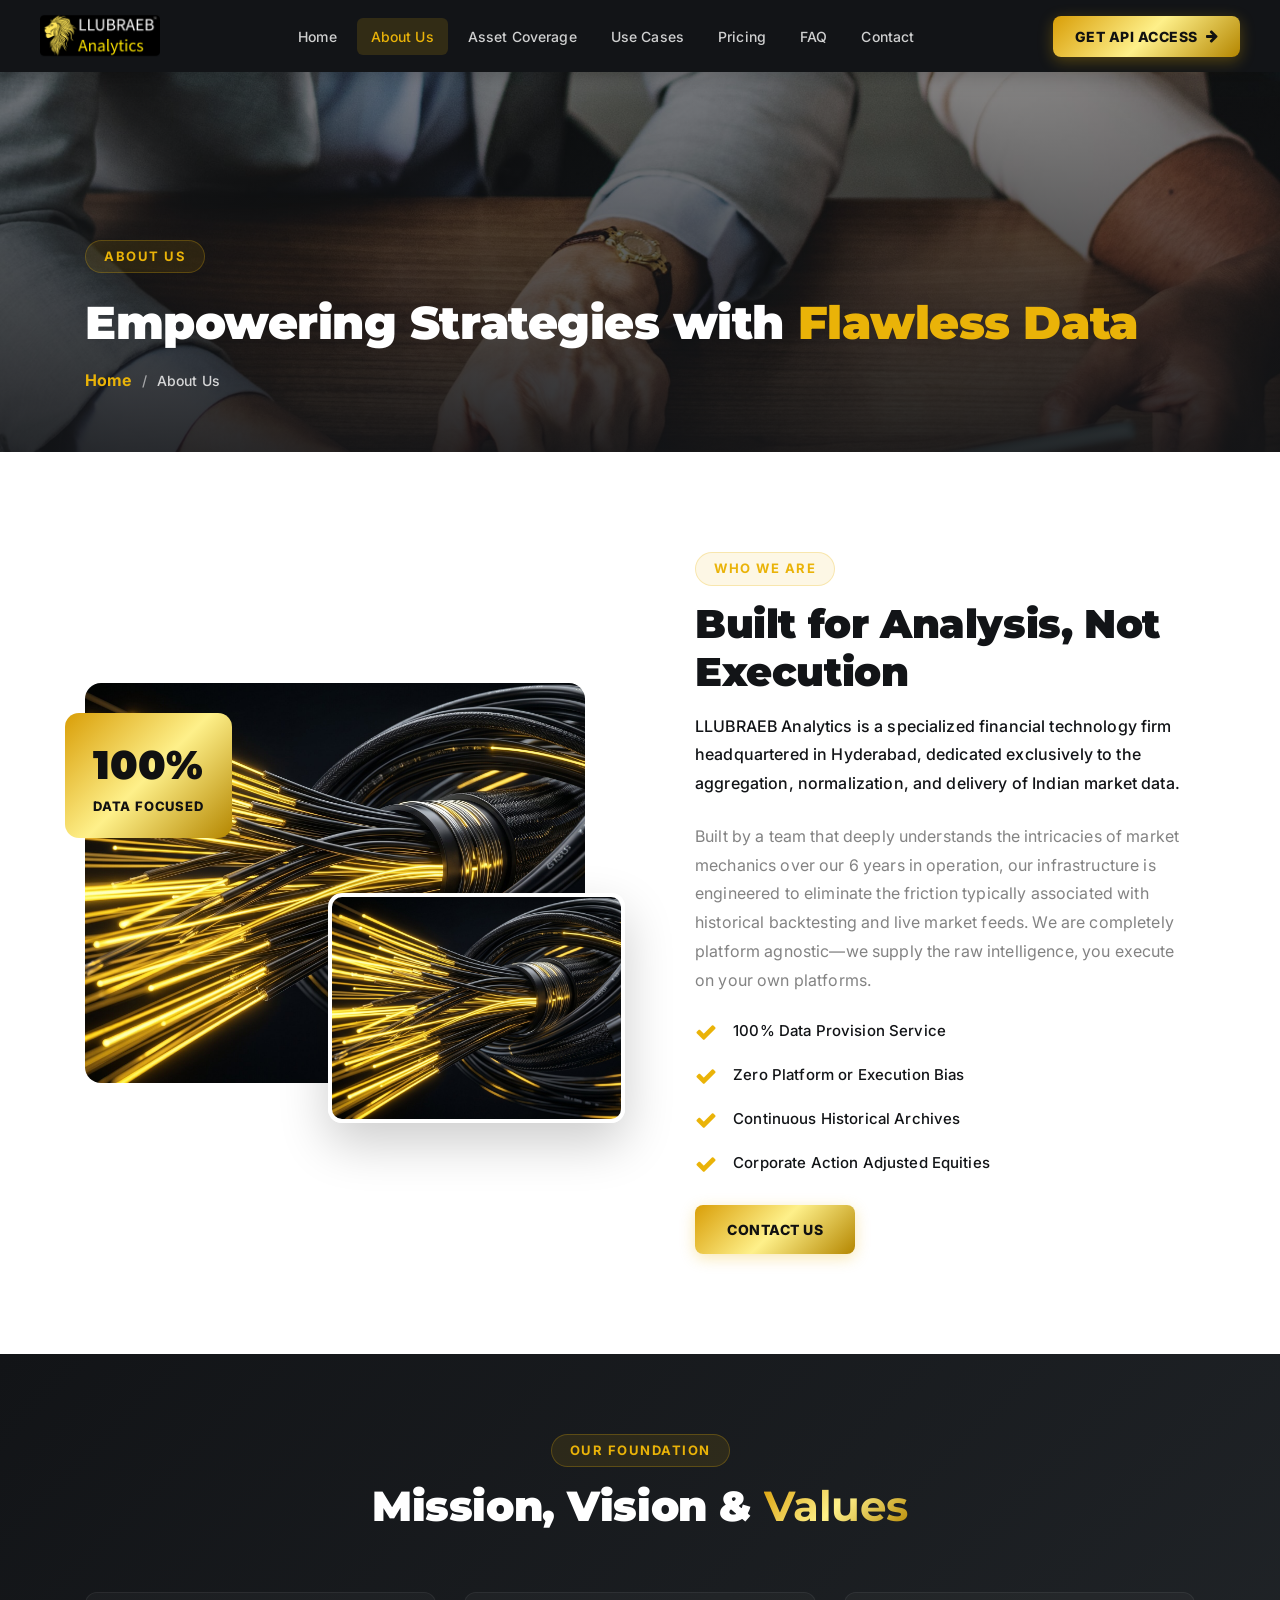
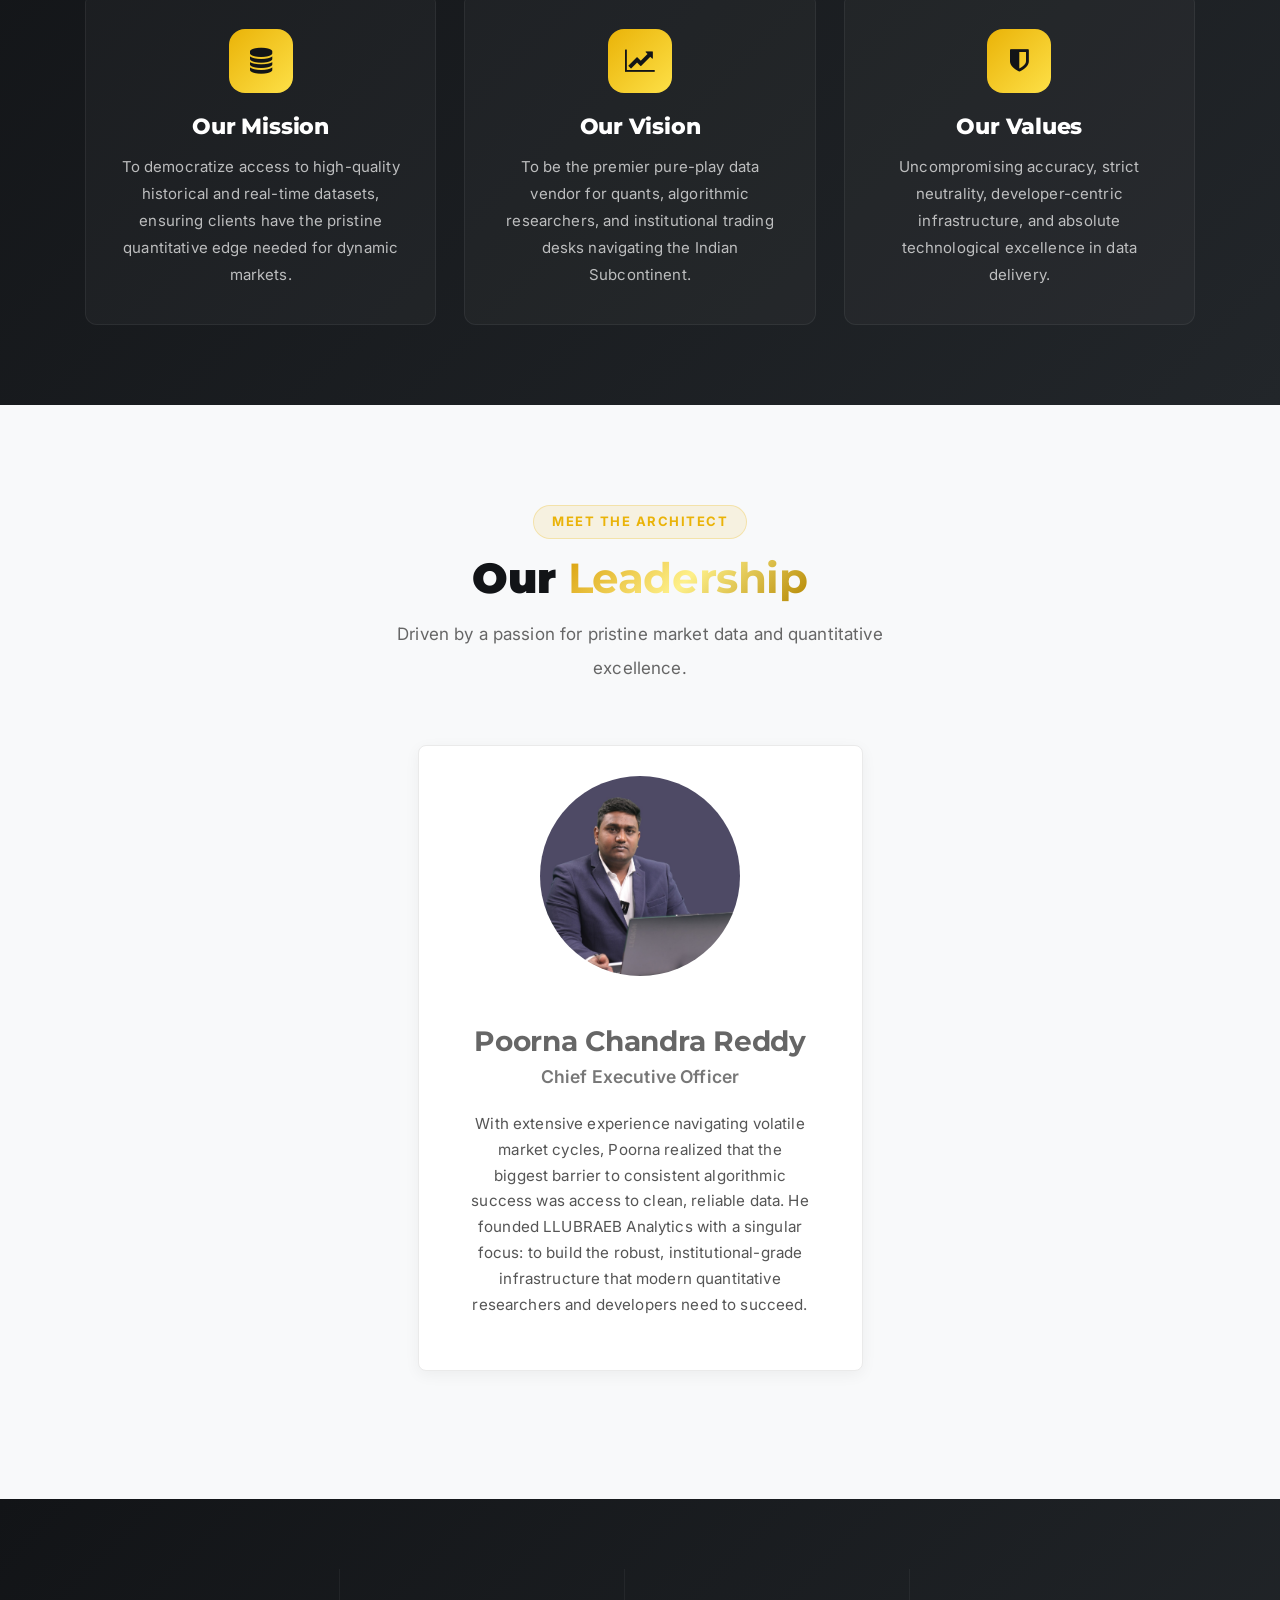
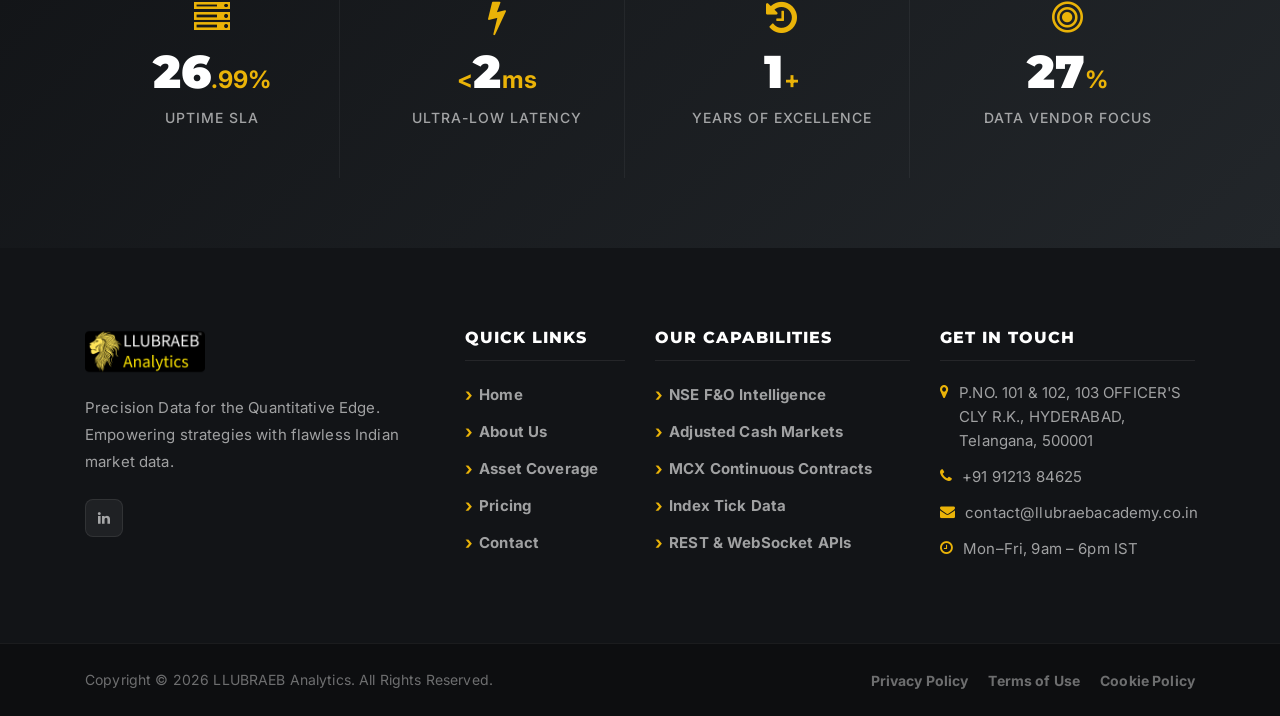
==== about.html @ 3b18da44 "Add files via upload" ====
<!DOCTYPE html>
<html lang="en">
<head>
    <meta charset="UTF-8">
    <meta name="description" content="Learn about LLUBRAEB Analytics — our infrastructure, mission, and commitment to pristine market data.">
    <meta http-equiv="X-UA-Compatible" content="IE=edge">
    <meta name="viewport" content="width=device-width, initial-scale=1, shrink-to-fit=no">
    <title>About Us — LLUBRAEB Analytics</title>

    <link rel="icon" type="image/png" href="img/core-img/logo.png">
    <link rel="stylesheet" href="style.css">
    <link rel="stylesheet" href="css/custom-override.css">
</head>
<body>
    <div class="preloader d-flex align-items-center justify-content-center">
        <div class="lds-ellipsis"><div></div><div></div><div></div><div></div></div>
    </div>
    
    <header class="ve-header" id="ve-sticky">
        <div class="container-fluid ve-nav-wrap">
            <div class="ve-logo">
                <a href="index.html" style="display: flex; align-items: center;">
                    <img src="img/core-img/logo.png" alt="LLUBRAEB Analytics Logo" style="height: 48px; width: auto;">
                </a>
            </div>
            <nav class="ve-nav">
                <ul>
                    <li><a href="index.html">Home</a></li>
                    <li><a href="about.html" class="active">About Us</a></li>
                    <li><a href="index.html#coverage">Asset Coverage</a></li>
                    <li><a href="index.html#use-cases">Use Cases</a></li>
                    <li><a href="index.html#pricing">Pricing</a></li>
                    <li><a href="index.html#faq">FAQ</a></li>
                    <li><a href="contact.html">Contact</a></li>
                </ul>
            </nav>
            <div class="ve-nav-cta"><a href="contact.html" class="ve-cta-btn">Get API Access <i class="fa fa-arrow-right"></i></a></div>
            <button class="ve-toggler" id="ve-toggle"><span></span><span></span><span></span></button>
        </div>
        <div class="ve-mobile-menu" id="ve-mobile-menu">
            <ul>
                <li><a href="index.html">Home</a></li>
                <li><a href="about.html" class="active">About Us</a></li>
                <li><a href="index.html#coverage">Asset Coverage</a></li>
                <li><a href="index.html#use-cases">Use Cases</a></li>
                <li><a href="index.html#pricing">Pricing</a></li>
                <li><a href="index.html#faq">FAQ</a></li>
                <li><a href="contact.html">Contact</a></li>
            </ul>
        </div>
    </header>

    <section class="ve-page-hero" style="background-image:url(img/bg-img/13.jpg);">
        <div class="ve-page-hero-overlay"></div>
        <div class="container ve-page-hero-content">
            <span class="ve-section-tag">About Us</span>
            <h1>Empowering Strategies with <span>Flawless Data</span></h1>
            <nav aria-label="breadcrumb">
                <ol class="ve-breadcrumb">
                    <li><a href="index.html">Home</a></li>
                    <li class="active">About Us</li>
                </ol>
            </nav>
        </div>
    </section>

    <section class="ve-section">
        <div class="container">
            <div class="row align-items-center">
                <div class="col-12 col-lg-6 wow fadeInLeft" data-wow-delay="100ms">
                    <div class="ve-about-img-stack">
                        <div class="ve-about-img-1 bg-img" style="background-image:url(img/bg-img/14.jpg);"></div>
                        <div class="ve-about-img-2 bg-img" style="background-image:url(img/bg-img/5.jpg);"></div>
                        <div class="ve-about-ribbon"><strong>100%</strong><span>Data Focused</span></div>
                    </div>
                </div>
                <div class="col-12 col-lg-6 wow fadeInRight" data-wow-delay="200ms">
                    <div class="ve-about-text">
                        <span class="ve-section-tag">Who We Are</span>
                        <h2>Built for Analysis, Not <span>Execution</span></h2>
                        <p class="ve-lead">LLUBRAEB Analytics is a specialized financial technology firm headquartered in Hyderabad, dedicated exclusively to the aggregation, normalization, and delivery of Indian market data.</p>
                        <p>Built by a team that deeply understands the intricacies of market mechanics over our 6 years in operation, our infrastructure is engineered to eliminate the friction typically associated with historical backtesting and live market feeds. We are completely platform agnostic—we supply the raw intelligence, you execute on your own platforms.</p>
                        <div class="ve-about-features">
                            <div class="ve-af-item"><i class="fa fa-check"></i><span>100% Data Provision Service</span></div>
                            <div class="ve-af-item"><i class="fa fa-check"></i><span>Zero Platform or Execution Bias</span></div>
                            <div class="ve-af-item"><i class="fa fa-check"></i><span>Continuous Historical Archives</span></div>
                            <div class="ve-af-item"><i class="fa fa-check"></i><span>Corporate Action Adjusted Equities</span></div>
                        </div>
                        <a href="contact.html" class="ve-btn-primary mt-30">Contact Us</a>
                    </div>
                </div>
            </div>
        </div>
    </section>

    <section class="ve-mvv-section">
        <div class="container">
            <div class="ve-section-header text-center">
                <span class="ve-section-tag">Our Foundation</span>
                <h2>Mission, Vision &amp; <span>Values</span></h2>
            </div>
            <div class="ve-mvv-grid">
                <div class="ve-mvv-card wow fadeInUp" data-wow-delay="100ms">
                    <div class="ve-mvv-icon"><i class="fa fa-database"></i></div>
                    <h4>Our Mission</h4>
                    <p>To democratize access to high-quality historical and real-time datasets, ensuring clients have the pristine quantitative edge needed for dynamic markets.</p>
                </div>
                <div class="ve-mvv-card wow fadeInUp" data-wow-delay="250ms">
                    <div class="ve-mvv-icon"><i class="fa fa-line-chart"></i></div>
                    <h4>Our Vision</h4>
                    <p>To be the premier pure-play data vendor for quants, algorithmic researchers, and institutional trading desks navigating the Indian Subcontinent.</p>
                </div>
                <div class="ve-mvv-card wow fadeInUp" data-wow-delay="400ms">
                    <div class="ve-mvv-icon"><i class="fa fa-shield"></i></div>
                    <h4>Our Values</h4>
                    <p>Uncompromising accuracy, strict neutrality, developer-centric infrastructure, and absolute technological excellence in data delivery.</p>
                </div>
            </div>
        </div>
    </section>

    <section class="ve-section ve-team-section bg-light">
        <div class="container">
            <div class="ve-section-header text-center">
                <span class="ve-section-tag">Meet the Architect</span>
                <h2>Our <span>Leadership</span></h2>
                <p>Driven by a passion for pristine market data and quantitative excellence.</p>
            </div>
            <div class="row justify-content-center">
                <div class="col-12 col-sm-10 col-lg-5 wow fadeInUp" data-wow-delay="100ms">
                    <div class="ve-team-card text-center" style="padding: 30px; background: #fff; border: 1px solid #eaeaea; border-radius: 8px; box-shadow: 0 4px 15px rgba(0,0,0,0.05);">
                        <div class="ve-team-img bg-img" style="background-image:url(img/bg-img/15.jpg); width: 200px; height: 200px; border-radius: 50%; margin: 0 auto 25px auto;"></div>
                        <div class="ve-team-info" style="margin-top: 0;">
                            <h3 style="color: var(--ve-primary); margin-bottom: 5px;">Poorna Chandra Reddy</h3>
                            <span style="display: block; font-weight: 600; color: #777; margin-bottom: 20px; font-size: 1.1rem;">Chief Executive Officer</span>
                            <p style="font-size: 0.95rem; color: #555; line-height: 1.7; margin-bottom: 0;">With extensive experience navigating volatile market cycles, Poorna realized that the biggest barrier to consistent algorithmic success was access to clean, reliable data. He founded LLUBRAEB Analytics with a singular focus: to build the robust, institutional-grade infrastructure that modern quantitative researchers and developers need to succeed.</p>
                        </div>
                    </div>
                </div>
            </div>
        </div>
    </section>

    <section class="ve-counter-section">
        <div class="container">
            <div class="ve-counter-grid">
                <div class="ve-counter-item wow fadeInUp" data-wow-delay="100ms"><i class="fa fa-server"></i><strong class="counter" data-count="99">0</strong><span>.99%</span><p>Uptime SLA</p></div>
                <div class="ve-counter-item wow fadeInUp" data-wow-delay="200ms"><i class="fa fa-bolt"></i><span>&lt;</span><strong class="counter" data-count="10">0</strong><span>ms</span><p>Ultra-Low Latency</p></div>
                <div class="ve-counter-item wow fadeInUp" data-wow-delay="300ms"><i class="fa fa-history"></i><strong class="counter" data-count="6">0</strong><span>+</span><p>Years of Excellence</p></div>
                <div class="ve-counter-item wow fadeInUp" data-wow-delay="400ms"><i class="fa fa-bullseye"></i><strong class="counter" data-count="100">0</strong><span>%</span><p>Data Vendor Focus</p></div>
            </div>
        </div>
    </section>

    <footer class="ve-footer">
        <div class="container">
            <div class="row">
                <div class="col-12 col-sm-6 col-lg-4 mb-50">
                    <div class="ve-footer-brand">
                        <a href="index.html" class="ve-footer-logo" style="display: flex; align-items: center; margin-bottom: 15px;">
                            <img src="img/core-img/logo.png" alt="LLUBRAEB Analytics Logo" style="height: 48px; width: auto;">
                        </a>
                        <p>Precision Data for the Quantitative Edge. Empowering strategies with flawless Indian market data.</p>
                        <div class="ve-social"><a href="https://www.linkedin.com/company/llubraeb-academy/"><i class="fa fa-linkedin"></i></a></div>
                    </div>
                </div>
                <div class="col-12 col-sm-6 col-lg-2 mb-50">
                    <h5 class="ve-footer-title">Quick Links</h5>
                    <ul class="ve-footer-links">
                        <li><a href="index.html">Home</a></li>
                        <li><a href="about.html">About Us</a></li>
                        <li><a href="index.html#coverage">Asset Coverage</a></li>
                        <li><a href="index.html#pricing">Pricing</a></li>
                        <li><a href="contact.html">Contact</a></li>
                    </ul>
                </div>
                <div class="col-12 col-sm-6 col-lg-3 mb-50">
                    <h5 class="ve-footer-title">Our Capabilities</h5>
                    <ul class="ve-footer-links">
                        <li><a href="services.html">NSE F&O Intelligence</a></li>
                        <li><a href="services.html">Adjusted Cash Markets</a></li>
                        <li><a href="services.html">MCX Continuous Contracts</a></li>
                        <li><a href="services.html">Index Tick Data</a></li>
                        <li><a href="services.html">REST & WebSocket APIs</a></li>
                    </ul>
                </div>
                <div class="col-12 col-sm-6 col-lg-3 mb-50">
                    <h5 class="ve-footer-title">Get In Touch</h5>
                    <ul class="ve-footer-contact">
                        <li><i class="fa fa-map-marker"></i> P.NO. 101 & 102, 103 OFFICER'S CLY R.K., HYDERABAD, Telangana, 500001</li>
                        <li><i class="fa fa-phone"></i> +91 91213 84625</li>
                        <li><i class="fa fa-envelope"></i> contact@llubraebacademy.co.in</li>
                        <li><i class="fa fa-clock-o"></i> Mon–Fri, 9am – 6pm IST</li>
                    </ul>
                </div>
            </div>
        </div>
        <div class="ve-footer-bottom">
            <div class="container">
                <div class="ve-footer-bottom-inner">
                    <p>Copyright &copy; <script>document.write(new Date().getFullYear());</script> LLUBRAEB Analytics. All Rights Reserved.</p>
                    <ul>
                        <li><a href="privacy.html">Privacy Policy</a></li>
                        <li><a href="terms.html">Terms of Use</a></li>
                        <li><a href="cookie.html">Cookie Policy</a></li>
                    </ul>
                </div>
            </div>
        </div>
    </footer>
    <script src="js/jquery/jquery-2.2.4.min.js"></script>
    <script src="js/bootstrap/popper.min.js"></script>
    <script src="js/bootstrap/bootstrap.min.js"></script>
    <script src="js/plugins/plugins.js"></script>
    <script src="js/active.js"></script>
    <script src="js/vaultedge.js"></script>
</body>
</html>
---- style.css ----
/* [Core Stylesheet - 1.0] */
/* :: 1.0 Import Fonts */
@import url("https://fonts.googleapis.com/css2?family=Raleway:wght@300;400;500;600;700&family=Source+Sans+3:wght@300;400;600;700&display=swap");
/* :: 2.0 Import All CSS */
@import url(css/bootstrap.min.css);
@import url(css/classy-nav.css);
@import url(css/owl.carousel.min.css);
@import url(css/animate.css);
@import url(css/font-awesome.min.css);
@import url(css/credit-icon.css);
/* :: 3.0 Base CSS */
* {
  margin: 0;
  padding: 0; }

body {
  font-family: "Source Sans 3", sans-serif;
  font-size: 14px; }

h1,
h2,
h3,
h4,
h5,
h6 {
  font-family: "Raleway", sans-serif;
  color: #000000;
  line-height: 1.3;
  font-weight: 700; }

p {
  color: #838383;
  font-size: 15px;
  line-height: 2;
  font-weight: 400; }

a,
a:hover,
a:focus {
  -webkit-transition-duration: 500ms;
  transition-duration: 500ms;
  text-decoration: none;
  outline: 0 solid transparent;
  color: #000000;
  font-weight: 700;
  font-size: 16px; }

ul,
ol {
  margin: 0; }
  ul li,
  ol li {
    list-style: none; }

img {
  height: auto;
  max-width: 100%; }

/* :: 3.1.0 Spacing */
.mt-15 {
  margin-top: 15px !important; }

.mt-30 {
  margin-top: 30px !important; }

.mt-50 {
  margin-top: 50px !important; }

.mt-70 {
  margin-top: 70px !important; }

.mt-100 {
  margin-top: 100px !important; }

.mb-15 {
  margin-bottom: 15px !important; }

.mb-30 {
  margin-bottom: 30px !important; }

.mb-50 {
  margin-bottom: 50px !important; }

.mb-70 {
  margin-bottom: 70px !important; }

.mb-100 {
  margin-bottom: 100px !important; }

.ml-15 {
  margin-left: 15px !important; }

.ml-30 {
  margin-left: 30px !important; }

.ml-50 {
  margin-left: 50px !important; }

.mr-15 {
  margin-right: 15px !important; }

.mr-30 {
  margin-right: 30px !important; }

.mr-50 {
  margin-right: 50px !important; }

/* :: 3.2.0 Height */
.height-400 {
  height: 400px !important; }

.height-500 {
  height: 500px !important; }

.height-600 {
  height: 600px !important; }

.height-700 {
  height: 700px !important; }

.height-800 {
  height: 800px !important; }

/* :: 3.3.0 Section Padding */
.section-padding-100 {
  padding-top: 100px;
  padding-bottom: 100px; }

.section-padding-100-0 {
  padding-top: 100px;
  padding-bottom: 0; }

.section-padding-0-100 {
  padding-top: 0;
  padding-bottom: 100px; }

.section-padding-100-70 {
  padding-top: 100px;
  padding-bottom: 70px; }

/* :: 3.4.0 Preloader */
.preloader {
  background-color: #1b3a6b;
  width: 100%;
  height: 100%;
  position: fixed;
  top: 0;
  left: 0;
  right: 0;
  z-index: 99999; }
  .preloader .lds-ellipsis {
    display: inline-block;
    position: relative;
    width: 64px;
    height: 64px; }
    .preloader .lds-ellipsis div {
      position: absolute;
      top: 27px;
      width: 11px;
      height: 11px;
      border-radius: 50%;
      background: #0e9c7f;
      animation-timing-function: cubic-bezier(0, 1, 1, 0); }
      .preloader .lds-ellipsis div:nth-child(1) {
        left: 6px;
        -webkit-animation: lds-ellipsis1 0.6s infinite;
        animation: lds-ellipsis1 0.6s infinite; }
      .preloader .lds-ellipsis div:nth-child(2) {
        left: 6px;
        -webkit-animation: lds-ellipsis2 0.6s infinite;
        animation: lds-ellipsis2 0.6s infinite; }
      .preloader .lds-ellipsis div:nth-child(3) {
        left: 26px;
        -webkit-animation: lds-ellipsis2 0.6s infinite;
        animation: lds-ellipsis2 0.6s infinite; }
      .preloader .lds-ellipsis div:nth-child(4) {
        left: 45px;
        -webkit-animation: lds-ellipsis3 0.6s infinite;
        animation: lds-ellipsis3 0.6s infinite; }

@-webkit-keyframes lds-ellipsis1 {
  0% {
    -webkit-transform: scale(0);
    transform: scale(0); }
  100% {
    -webkit-transform: scale(1);
    transform: scale(1); } }
@keyframes lds-ellipsis1 {
  0% {
    -webkit-transform: scale(0);
    transform: scale(0); }
  100% {
    -webkit-transform: scale(1);
    transform: scale(1); } }
@-webkit-keyframes lds-ellipsis3 {
  0% {
    -webkit-transform: scale(1);
    transform: scale(1); }
  100% {
    -webkit-transform: scale(0);
    transform: scale(0); } }
@keyframes lds-ellipsis3 {
  0% {
    -webkit-transform: scale(1);
    transform: scale(1); }
  100% {
    -webkit-transform: scale(0);
    transform: scale(0); } }
@-webkit-keyframes lds-ellipsis2 {
  0% {
    -webkit-transform: translate(0, 0);
    transform: translate(0, 0); }
  100% {
    -webkit-transform: translate(19px, 0);
    transform: translate(19px, 0); } }
@keyframes lds-ellipsis2 {
  0% {
    -webkit-transform: translate(0, 0);
    transform: translate(0, 0); }
  100% {
    -webkit-transform: translate(19px, 0);
    transform: translate(19px, 0); } }
/* :: 3.5.0 Miscellaneous */
.jarallax {
  position: relative;
  z-index: 0; }

.jarallax > .jarallax-img {
  position: absolute;
  object-fit: cover;
  font-family: 'object-fit: cover;';
  top: 0;
  left: 0;
  width: 100%;
  height: 100%;
  z-index: -1; }

.section-heading {
  position: relative;
  z-index: 1;
  margin-bottom: 30px; }
  .section-heading .line {
    width: 25px;
    height: 5px;
    border-radius: 3px;
    background-color: #0e9c7f;
    margin-bottom: 20px; }
  .section-heading p {
    font-size: 12px;
    margin-bottom: 0;
    letter-spacing: 2px;
    color: #a5a5a5;
    text-transform: uppercase; }
  .section-heading h2 {
    font-size: 36px;
    color: #212121;
    font-weight: 700;
    margin-bottom: 0; }
    @media only screen and (min-width: 992px) and (max-width: 1199px) {
      .section-heading h2 {
        font-size: 28px; } }
    @media only screen and (min-width: 768px) and (max-width: 991px) {
      .section-heading h2 {
        font-size: 24px; } }
    @media only screen and (max-width: 767px) {
      .section-heading h2 {
        font-size: 24px; } }
  .section-heading.white .line {
    background-color: #ffffff; }
  .section-heading.white p,
  .section-heading.white h2 {
    color: #ffffff; }
  .section-heading.text-center .line {
    margin-left: auto;
    margin-right: auto; }

.box-shadow {
  position: relative;
  z-index: 1; }
  .box-shadow:hover {
    box-shadow: 0 0 24px rgba(0, 0, 0, 0.2); }

.tooltip-inner {
  background-color: #0e9c7f;
  box-shadow: 0 0 24px rgba(0, 0, 0, 0.2); }

.tooltip .arrow::before {
  border-bottom-color: #0e9c7f; }

.bg-img {
  background-position: center center;
  background-size: cover;
  background-repeat: no-repeat; }

.bg-white {
  background-color: #ffffff !important; }

.bg-dark {
  background-color: #000000 !important; }

.bg-transparent {
  background-color: transparent !important; }

.bg-gray {
  background-color: #f5f7fa; }

.font-bold {
  font-weight: 700; }

.font-light {
  font-weight: 300; }

.bg-overlay {
  position: relative;
  z-index: 2;
  background-position: center center;
  background-size: cover; }
  .bg-overlay::after {
    background-color: rgba(0, 0, 0, 0.61);
    position: absolute;
    z-index: -1;
    top: 0;
    left: 0;
    width: 100%;
    height: 100%;
    content: ""; }

.bg-fixed {
  background-attachment: fixed !important; }

/* :: 3.6.0 ScrollUp */
#scrollUp {
  background-color: #1b3a6b;
  border-radius: 5px 0 0 5px;
  bottom: 70px;
  color: #ffffff;
  font-size: 10px;
  padding: 12px 0;
  height: 60px;
  line-height: 1.5;
  right: 0;
  text-align: center;
  width: 35px;
  -webkit-transition-duration: 500ms;
  transition-duration: 500ms;
  font-weight: 700;
  box-shadow: 0 1px 5px 2px rgba(0, 0, 0, 0.15);
  text-transform: uppercase; }
  #scrollUp i {
    font-size: 18px;
    display: block; }
  #scrollUp:hover {
    background-color: #0e9c7f;
    color: #ffffff; }

/* :: 3.7.0 Credit Button */
.credit-btn {
  -webkit-transition-duration: 500ms;
  transition-duration: 500ms;
  background-color: #0e9c7f;
  position: relative;
  z-index: 1;
  display: inline-block;
  min-width: 175px;
  height: 48px;
  color: #ffffff;
  border-radius: 5px;
  padding: 0 30px;
  font-size: 14px;
  line-height: 48px;
  font-weight: 700;
  text-transform: uppercase; }
  .credit-btn:hover, .credit-btn:focus {
    font-size: 14px;
    font-weight: 700;
    background-color: #1b3a6b;
    color: #ffffff; }
  .credit-btn.btn-2 {
    background-color: #1b3a6b;
    color: #ffffff; }
    .credit-btn.btn-2:hover, .credit-btn.btn-2:focus {
      background-color: #0e9c7f;
      color: #ffffff; }
  .credit-btn.btn-3 {
    background-color: transparent;
    color: #1b3a6b;
    border: 2px solid #1b3a6b;
    line-height: 44px; }
    .credit-btn.btn-3:hover, .credit-btn.btn-3:focus {
      border: 2px solid #1b3a6b;
      background-color: #1b3a6b;
      color: #ffffff; }

/* :: 4.0 Header Area CSS */
.header-area {
  position: relative;
  z-index: 1000;
  width: 100%; }
  .header-area .top-header-area {
    position: relative;
    z-index: 1;
    width: 100%;
    height: 80px;
    background-color: #eef1f7; }
    .header-area .top-header-area .top-contact-info {
      position: relative;
      z-index: 1; }
      .header-area .top-header-area .top-contact-info a {
        display: inline-block;
        color: #838383;
        font-size: 14px;
        margin-bottom: 0;
        display: -webkit-box;
        display: -ms-flexbox;
        display: flex;
        -webkit-box-align: center;
        -ms-flex-align: center;
        -ms-grid-row-align: center;
        align-items: center;
        font-weight: 600; }
        .header-area .top-header-area .top-contact-info a img {
          margin-right: 10px; }
        @media only screen and (max-width: 767px) {
          .header-area .top-header-area .top-contact-info a span {
            display: none; } }
        .header-area .top-header-area .top-contact-info a:first-child {
          margin-right: 30px; }
        .header-area .top-header-area .top-contact-info a:hover, .header-area .top-header-area .top-contact-info a:focus {
          color: #1b3a6b; }
        @media only screen and (min-width: 768px) and (max-width: 991px) {
          .header-area .top-header-area .top-contact-info a {
            font-size: 13px; } }
  .header-area .credit-main-menu {
    position: relative;
    width: 100%;
    z-index: 1;
    background-color: #0e9c7f; }
    .header-area .credit-main-menu::after {
      width: 50%;
      height: 100%;
      background-color: #1b3a6b;
      position: absolute;
      top: 0;
      left: 0;
      content: '';
      z-index: 1; }
    .header-area .credit-main-menu .classy-nav-container {
      background-color: transparent; }
    .header-area .credit-main-menu .classy-navbar {
      height: 85px;
      padding: 0;
      background-color: #1b3a6b; }
      @media only screen and (max-width: 767px) {
        .header-area .credit-main-menu .classy-navbar {
          height: 70px; } }
      .header-area .credit-main-menu .classy-navbar .classynav ul li a {
        font-weight: 600;
        text-transform: capitalize;
        font-size: 15px;
        padding: 0 15px;
        color: #ffffff; }
        .header-area .credit-main-menu .classy-navbar .classynav ul li a:hover, .header-area .credit-main-menu .classy-navbar .classynav ul li a:focus {
          color: #0e9c7f; }
        @media only screen and (min-width: 992px) and (max-width: 1199px) {
          .header-area .credit-main-menu .classy-navbar .classynav ul li a {
            font-size: 14px; } }
        @media only screen and (min-width: 768px) and (max-width: 991px) {
          .header-area .credit-main-menu .classy-navbar .classynav ul li a {
            color: #1b3a6b; } }
        @media only screen and (max-width: 767px) {
          .header-area .credit-main-menu .classy-navbar .classynav ul li a {
            color: #1b3a6b; } }
      .header-area .credit-main-menu .classy-navbar .classynav > ul > li:first-child a {
        padding-left: 0; }
        @media only screen and (min-width: 768px) and (max-width: 991px) {
          .header-area .credit-main-menu .classy-navbar .classynav > ul > li:first-child a {
            padding-left: 15px; } }
        @media only screen and (max-width: 767px) {
          .header-area .credit-main-menu .classy-navbar .classynav > ul > li:first-child a {
            padding-left: 15px; } }
      .header-area .credit-main-menu .classy-navbar .classynav ul li.megamenu-item > a::after,
      .header-area .credit-main-menu .classy-navbar .classynav ul li.has-down > a::after {
        color: #ffffff; }
        @media only screen and (min-width: 768px) and (max-width: 991px) {
          .header-area .credit-main-menu .classy-navbar .classynav ul li.megamenu-item > a::after,
          .header-area .credit-main-menu .classy-navbar .classynav ul li.has-down > a::after {
            color: #1b3a6b; } }
        @media only screen and (max-width: 767px) {
          .header-area .credit-main-menu .classy-navbar .classynav ul li.megamenu-item > a::after,
          .header-area .credit-main-menu .classy-navbar .classynav ul li.has-down > a::after {
            color: #1b3a6b; } }
      .header-area .credit-main-menu .classy-navbar .classynav ul li ul li a {
        color: #1b3a6b;
        font-size: 14px; }
      .header-area .credit-main-menu .classy-navbar .contact {
        position: relative;
        z-index: 1;
        padding-left: 50px;
        height: 100%;
        overflow-y: hidden;
        overflow-x: hidden; }
        .header-area .credit-main-menu .classy-navbar .contact::before {
          width: 100%;
          height: 200%;
          content: '';
          position: absolute;
          top: 42%;
          left: 0;
          z-index: -1;
          background-color: #0e9c7f;
          -webkit-transform: rotate(30deg);
          transform: rotate(30deg); }
        .header-area .credit-main-menu .classy-navbar .contact::after {
          width: 1000%;
          height: 100%;
          content: '';
          position: absolute;
          top: 0;
          left: 62px;
          z-index: -1;
          background-color: #0e9c7f; }
        .header-area .credit-main-menu .classy-navbar .contact a {
          display: inline-block;
          font-size: 24px;
          color: #1b3a6b;
          font-weight: 700;
          line-height: 85px; }
          .header-area .credit-main-menu .classy-navbar .contact a:hover {
            color: #ffffff; }
          @media only screen and (min-width: 992px) and (max-width: 1199px) {
            .header-area .credit-main-menu .classy-navbar .contact a {
              font-size: 20px; } }
          @media only screen and (min-width: 768px) and (max-width: 991px) {
            .header-area .credit-main-menu .classy-navbar .contact a {
              font-size: 18px; } }
          @media only screen and (max-width: 767px) {
            .header-area .credit-main-menu .classy-navbar .contact a {
              font-size: 14px;
              line-height: 70px; } }
  .header-area .is-sticky .credit-main-menu {
    box-shadow: 0 7px 40px 0 rgba(0, 0, 0, 0.3); }

/* :: 5.0 Hero Area CSS */
.hero-area {
  position: relative;
  z-index: 1; }
  .hero-area .owl-dots {
    display: -webkit-box;
    display: -ms-flexbox;
    display: flex;
    -webkit-box-pack: center;
    -ms-flex-pack: center;
    justify-content: center;
    position: absolute;
    width: 100%;
    z-index: 100;
    bottom: 30px;
    left: 0;
    right: 0; }
    .hero-area .owl-dots .owl-dot {
      width: 8px;
      height: 8px;
      background-color: #d2d2d2;
      border-radius: 50%;
      margin: 0 6px; }
      .hero-area .owl-dots .owl-dot.active {
        background-color: #0e9c7f; }
  .hero-area .owl-prev,
  .hero-area .owl-next {
    position: absolute;
    width: 46px;
    height: 46px;
    border-radius: 50%;
    top: 50%;
    margin-top: -23px;
    font-size: 18px;
    color: #ffffff;
    background-color: #1b3a6b;
    left: 20px;
    text-align: center;
    -webkit-transition-duration: 500ms;
    transition-duration: 500ms;
    line-height: 46px;
    opacity: 0;
    visibility: hidden; }
    @media only screen and (max-width: 767px) {
      .hero-area .owl-prev,
      .hero-area .owl-next {
        left: 10px; } }
    .hero-area .owl-prev:hover,
    .hero-area .owl-next:hover {
      background-color: #0e9c7f;
      color: #ffffff; }
  .hero-area .owl-next {
    left: auto;
    right: 20px; }
    @media only screen and (max-width: 767px) {
      .hero-area .owl-next {
        right: 10px; } }
  .hero-area:hover .owl-next,
  .hero-area:hover .owl-prev {
    opacity: 1;
    visibility: visible; }

.single-slide {
  position: relative;
  z-index: 99;
  width: 100%;
  height: 760px;
  background-color: #ffffff;
  overflow: hidden; }
  @media only screen and (min-width: 992px) and (max-width: 1199px) {
    .single-slide {
      height: 600px; } }
  @media only screen and (min-width: 768px) and (max-width: 991px) {
    .single-slide {
      height: 600px; } }
  @media only screen and (max-width: 767px) {
    .single-slide {
      height: 600px; } }
  .single-slide .slide-bg-img {
    position: absolute;
    width: 100%;
    height: 100%;
    z-index: -12;
    top: 0;
    left: 0;
    right: 0;
    bottom: 0;
    -webkit-animation: slide-bg linear 10000ms infinite;
    animation: slide-bg linear 10000ms infinite; }
  .single-slide .slide-du-indicator {
    position: absolute;
    z-index: 10;
    width: 0;
    height: 2px;
    background-color: #0e9c7f;
    left: 0;
    bottom: 0;
    -webkit-animation: slide-du-indicator linear 10000ms infinite;
    animation: slide-du-indicator linear 10000ms infinite; }
  .single-slide .welcome-text {
    position: relative;
    z-index: 1; }
    .single-slide .welcome-text h6 {
      font-size: 18px;
      font-weight: 400;
      color: #ffffff;
      margin-bottom: 15px; }
    .single-slide .welcome-text h2 {
      font-size: 70px;
      color: #ffffff;
      font-weight: 600;
      margin-bottom: 10px;
      text-transform: uppercase; }
      .single-slide .welcome-text h2 span {
        color: #0e9c7f; }
      @media only screen and (min-width: 992px) and (max-width: 1199px) {
        .single-slide .welcome-text h2 {
          font-size: 48px; } }
      @media only screen and (min-width: 768px) and (max-width: 991px) {
        .single-slide .welcome-text h2 {
          font-size: 42px; } }
      @media only screen and (max-width: 767px) {
        .single-slide .welcome-text h2 {
          font-size: 24px; } }
    .single-slide .welcome-text p {
      font-size: 16px;
      color: #ffffff; }

@-webkit-keyframes slide-du-indicator {
  0% {
    width: 0; }
  100% {
    width: 100%; } }
@keyframes slide-du-indicator {
  0% {
    width: 0; }
  100% {
    width: 100%; } }
@-webkit-keyframes slide-bg {
  0% {
    -webkit-transform: scale(1.3);
    transform: scale(1.3); }
  100% {
    -webkit-transform: scale(1);
    transform: scale(1); } }
@keyframes slide-bg {
  0% {
    -webkit-transform: scale(1.3);
    transform: scale(1.3); }
  100% {
    -webkit-transform: scale(1);
    transform: scale(1); } }
/* :: 6.0 Features Area CSS */
.single-features-area {
  position: relative;
  z-index: 1; }
  .single-features-area h6 {
    font-size: 18px;
    color: #6e6e6e;
    margin-bottom: 0;
    font-family: "Source Sans 3", sans-serif;
    font-weight: 600;
    line-height: 1.8; }
  .single-features-area img {
    margin-bottom: 15px; }
  .single-features-area h5 {
    font-size: 18px;
    margin-bottom: 0;
    -webkit-transition-duration: 500ms;
    transition-duration: 500ms; }
    @media only screen and (min-width: 992px) and (max-width: 1199px) {
      .single-features-area h5 {
        font-size: 15px; } }
  .single-features-area:hover h5 {
    color: #0e9c7f; }

/* :: 7.0 Special Feature CSS */
.special-feature-area {
  position: relative;
  z-index: 1; }
  .special-feature-area .special-feature-content {
    -webkit-box-flex: 0;
    -ms-flex: 0 0 50%;
    flex: 0 0 50%;
    max-width: 50%;
    width: 50%;
    background-color: #0e9c7f; }
    @media only screen and (max-width: 767px) {
      .special-feature-area .special-feature-content {
        -webkit-box-flex: 0;
        -ms-flex: 0 0 100%;
        flex: 0 0 100%;
        max-width: 100%;
        width: 100%; } }
    .special-feature-area .special-feature-content .feature-text {
      position: relative;
      z-index: 1;
      max-width: 555px;
      margin-left: auto;
      padding-right: 70px; }
      .special-feature-area .special-feature-content .feature-text h6 {
        color: #ffffff;
        line-height: 1.7;
        margin-bottom: 50px;
        font-weight: 600; }
        @media only screen and (min-width: 768px) and (max-width: 991px) {
          .special-feature-area .special-feature-content .feature-text h6 {
            font-size: 14px; } }
        @media only screen and (max-width: 767px) {
          .special-feature-area .special-feature-content .feature-text h6 {
            font-size: 14px; } }
      @media only screen and (min-width: 992px) and (max-width: 1199px) {
        .special-feature-area .special-feature-content .feature-text {
          max-width: 465px;
          padding-right: 40px; } }
      @media only screen and (min-width: 768px) and (max-width: 991px) {
        .special-feature-area .special-feature-content .feature-text {
          max-width: 350px;
          padding-right: 20px; } }
      @media only screen and (max-width: 767px) {
        .special-feature-area .special-feature-content .feature-text {
          max-width: 100%;
          padding-right: 15px;
          padding-left: 15px; } }
  .special-feature-area .special-feature-thumbnail {
    -webkit-box-flex: 0;
    -ms-flex: 0 0 50%;
    flex: 0 0 50%;
    max-width: 50%;
    width: 50%; }
    @media only screen and (max-width: 767px) {
      .special-feature-area .special-feature-thumbnail {
        -webkit-box-flex: 0;
        -ms-flex: 0 0 100%;
        flex: 0 0 100%;
        max-width: 100%;
        width: 100%;
        height: 250px; } }
  .special-feature-area.style-2 .special-feature-content {
    background-color: #1b3a6b; }
    .special-feature-area.style-2 .special-feature-content .feature-text {
      margin-left: 0;
      margin-right: auto;
      padding-right: 0;
      padding-left: 70px; }
      @media only screen and (min-width: 992px) and (max-width: 1199px) {
        .special-feature-area.style-2 .special-feature-content .feature-text {
          padding-left: 40px; } }
      @media only screen and (min-width: 768px) and (max-width: 991px) {
        .special-feature-area.style-2 .special-feature-content .feature-text {
          padding-left: 20px; } }
      @media only screen and (max-width: 767px) {
        .special-feature-area.style-2 .special-feature-content .feature-text {
          padding-left: 15px;
          padding-right: 15px; } }

/* :: 8.0 CTA Area CSS */
.cta-area {
  position: relative;
  z-index: 1; }
  .cta-area .cta-thumbnail {
    -webkit-box-flex: 0;
    -ms-flex: 0 0 50%;
    flex: 0 0 50%;
    max-width: 50%;
    width: 50%; }
    @media only screen and (min-width: 768px) and (max-width: 991px) {
      .cta-area .cta-thumbnail {
        -webkit-box-flex: 0;
        -ms-flex: 0 0 100%;
        flex: 0 0 100%;
        max-width: 100%;
        width: 100%;
        height: 400px; } }
    @media only screen and (max-width: 767px) {
      .cta-area .cta-thumbnail {
        -webkit-box-flex: 0;
        -ms-flex: 0 0 100%;
        flex: 0 0 100%;
        max-width: 100%;
        width: 100%;
        height: 280px; } }
  .cta-area .cta-content {
    position: relative;
    z-index: 1;
    padding: 100px 5%;
    -webkit-box-flex: 0;
    -ms-flex: 0 0 50%;
    flex: 0 0 50%;
    max-width: 50%;
    width: 50%;
    background-color: #0e9c7f; }
    @media only screen and (min-width: 768px) and (max-width: 991px) {
      .cta-area .cta-content {
        -webkit-box-flex: 0;
        -ms-flex: 0 0 100%;
        flex: 0 0 100%;
        max-width: 100%;
        width: 100%; } }
    @media only screen and (max-width: 767px) {
      .cta-area .cta-content {
        -webkit-box-flex: 0;
        -ms-flex: 0 0 100%;
        flex: 0 0 100%;
        max-width: 100%;
        width: 100%; } }
    .cta-area .cta-content h6 {
      color: #ffffff;
      font-weight: 600;
      font-family: "Source Sans 3", sans-serif;
      line-height: 1.8; }
    .cta-area .cta-content .single-skils-area .skills-text span {
      color: #ffffff;
      font-size: 18px;
      font-weight: 700; }
    .cta-area .cta-content .single-skils-area p {
      margin-bottom: 0;
      font-family: "Source Sans 3", sans-serif;
      letter-spacing: 2px;
      color: #ffffff;
      text-transform: uppercase; }

.cta-2-area {
  position: relative;
  z-index: 1;
  background-color: #1b3a6b;
  padding-top: 50px; }
  .cta-2-area .cta-content .cta-text {
    position: relative;
    z-index: 1;
    margin-bottom: 50px; }
    .cta-2-area .cta-content .cta-text h4 {
      color: #ffffff;
      font-family: "Source Sans 3", sans-serif;
      margin-bottom: 0;
      font-weight: 600; }
      @media only screen and (min-width: 768px) and (max-width: 991px) {
        .cta-2-area .cta-content .cta-text h4 {
          font-size: 18px; } }
    .cta-2-area .cta-content .cta-text p {
      color: #ffffff;
      font-size: 14px;
      margin-bottom: 0; }
    @media only screen and (max-width: 767px) {
      .cta-2-area .cta-content .cta-text {
        -webkit-box-flex: 0;
        -ms-flex: 0 0 100%;
        flex: 0 0 100%;
        max-width: 100%;
        width: 100%; } }
  .cta-2-area .cta-content .cta-btn {
    position: relative;
    z-index: 1;
    margin-bottom: 50px; }
    @media only screen and (max-width: 767px) {
      .cta-2-area .cta-content .cta-btn {
        -webkit-box-flex: 0;
        -ms-flex: 0 0 100%;
        flex: 0 0 100%;
        max-width: 100%;
        width: 100%; } }

.contact--area .section-heading h2,
.news--area .section-heading h2 {
  font-size: 24px; }

.news--area {
  position: relative;
  z-index: 1; }

.single-news-area {
  position: relative;
  z-index: 1;
  margin-bottom: 15px; }
  .single-news-area:last-child {
    margin-bottom: 0; }
  .single-news-area .news-thumbnail {
    -webkit-box-flex: 0;
    -ms-flex: 0 0 37%;
    flex: 0 0 37%;
    max-width: 37%;
    width: 37%; }
  .single-news-area .news-content {
    -webkit-box-flex: 0;
    -ms-flex: 0 0 63%;
    flex: 0 0 63%;
    max-width: 63%;
    width: 63%;
    padding-left: 15px; }
    .single-news-area .news-content span {
      font-size: 10px;
      color: #ffffff;
      background-color: #0e9c7f;
      padding: 3px 15px;
      border-radius: 30px;
      display: inline-block;
      margin-bottom: 5px; }
    .single-news-area .news-content a {
      display: block;
      font-weight: 400;
      font-size: 16px;
      margin-bottom: 0; }
      .single-news-area .news-content a:hover, .single-news-area .news-content a:focus {
        color: #0e9c7f; }
    .single-news-area .news-content .news-meta a {
      position: relative;
      z-index: 1;
      display: inline-block;
      font-size: 12px;
      color: #838383;
      font-weight: 600;
      margin-bottom: 0;
      line-height: 1; }
      .single-news-area .news-content .news-meta a img {
        margin-right: 5px; }
      .single-news-area .news-content .news-meta a:last-child {
        margin-left: 31px; }
        .single-news-area .news-content .news-meta a:last-child::after {
          content: '|';
          position: absolute;
          top: 0;
          left: -20px;
          z-index: 1; }
      .single-news-area .news-content .news-meta a:hover, .single-news-area .news-content .news-meta a:focus {
        color: #0e9c7f; }
      @media only screen and (min-width: 992px) and (max-width: 1199px) {
        .single-news-area .news-content .news-meta a {
          font-size: 10px; } }
      @media only screen and (max-width: 767px) {
        .single-news-area .news-content .news-meta a {
          font-size: 10px; } }

.contact--area {
  position: relative;
  z-index: 1; }
  .contact--area .contact-content {
    padding: 55px 45px;
    background-color: #ffffff;
    border: 1px solid #afbace; }
    @media only screen and (min-width: 992px) and (max-width: 1199px) {
      .contact--area .contact-content {
        padding: 30px; } }
    @media only screen and (max-width: 767px) {
      .contact--area .contact-content {
        padding: 20px; } }
    .contact--area .contact-content .single-contact-content {
      position: relative;
      z-index: 1;
      margin-bottom: 45px; }
      .contact--area .contact-content .single-contact-content:last-child {
        margin-bottom: 0; }
      .contact--area .contact-content .single-contact-content .icon {
        -webkit-box-flex: 0;
        -ms-flex: 0 0 48px;
        flex: 0 0 48px;
        max-width: 48px;
        width: 48px;
        height: 48px;
        line-height: 48px;
        color: #ffffff;
        text-align: center;
        margin-right: 15px;
        background-color: #0e9c7f; }
      .contact--area .contact-content .single-contact-content .text p {
        font-weight: 600;
        color: #212121;
        margin-bottom: 0; }
        @media only screen and (min-width: 992px) and (max-width: 1199px) {
          .contact--area .contact-content .single-contact-content .text p {
            font-size: 12px; } }
        @media only screen and (max-width: 767px) {
          .contact--area .contact-content .single-contact-content .text p {
            font-size: 12px; } }
      .contact--area .contact-content .single-contact-content .text span {
        font-size: 11px;
        text-transform: uppercase;
        letter-spacing: 2px;
        color: #838383; }
  .contact--area.contact-page .contact-content {
    padding: 35px;
    border: none;
    background-color: #1b3a6b; }
    .contact--area.contact-page .contact-content h5 {
      color: #ffffff;
      font-weight: 600;
      font-size: 18px;
      margin-bottom: 35px; }
    .contact--area.contact-page .contact-content .single-contact-content .text p,
    .contact--area.contact-page .contact-content .single-contact-content .text span {
      color: #ffffff; }

/* :: 9.0 Newsletter Area CSS */
.newsletter-area {
  position: relative;
  z-index: 3; }
  .newsletter-area::after {
    content: '';
    position: absolute;
    width: 100%;
    height: 100%;
    top: 0;
    left: 0;
    background-color: rgba(0, 54, 121, 0.7);
    z-index: -1; }
  .newsletter-area .nl-content {
    position: relative;
    z-index: 1; }
    .newsletter-area .nl-content h2 {
      color: #ffffff;
      margin-bottom: 25px;
      display: block;
      font-weight: 400;
      font-size: 30px; }
      @media only screen and (max-width: 767px) {
        .newsletter-area .nl-content h2 {
          font-size: 18px; } }
    .newsletter-area .nl-content form {
      width: 100%;
      position: relative;
      z-index: 1;
      margin-bottom: 30px; }
      .newsletter-area .nl-content form input {
        width: 100%;
        height: 45px;
        background-color: #ffffff;
        border-radius: 30px;
        border: none;
        font-size: 12px;
        font-style: italic;
        padding: 0 20px; }
      .newsletter-area .nl-content form button {
        -webkit-transition-duration: 500ms;
        transition-duration: 500ms;
        position: absolute;
        width: 130px;
        height: 45px;
        background-color: #0e9c7f;
        border: none;
        border-radius: 0 30px 30px 0;
        top: 0;
        right: 0;
        font-weight: 700;
        font-size: 14px;
        color: #ffffff;
        text-align: center;
        cursor: pointer;
        z-index: 20; }
        .newsletter-area .nl-content form button:hover {
          background-color: #1b3a6b; }
        .newsletter-area .nl-content form button:focus {
          outline: none;
          box-shadow: none; }
        @media only screen and (max-width: 767px) {
          .newsletter-area .nl-content form button {
            width: 100px; } }
    .newsletter-area .nl-content p {
      font-size: 12px;
      color: #ffffff;
      margin-bottom: 0; }

/* :: 10.0 Team Member Area CSS */
.single-team-member-area {
  position: relative;
  z-index: 1;
  text-align: center; }
  .single-team-member-area .team-thumb {
    -webkit-transition-duration: 500ms;
    transition-duration: 500ms;
    position: relative;
    z-index: 1;
    width: 180px;
    border-radius: 50%;
    margin: 0 auto 40px;
    height: 180px; }
    .single-team-member-area .team-thumb::after {
      -webkit-transition-duration: 500ms;
      transition-duration: 500ms;
      content: '';
      width: 100%;
      height: 100%;
      background-color: transparent;
      border: 8px solid #1b3a6b;
      top: 0;
      left: 0;
      position: absolute;
      z-index: 100;
      border-radius: 50%;
      opacity: 0;
      visibility: hidden; }
    .single-team-member-area .team-thumb img {
      border-radius: 50%; }
    .single-team-member-area .team-thumb .view-more a {
      position: absolute;
      width: 62px;
      height: 62px;
      border-radius: 15px;
      background-color: #0e9c7f;
      text-align: center;
      bottom: -10px;
      right: 0;
      z-index: 300;
      color: #ffffff;
      line-height: 62px;
      font-size: 18px; }
      .single-team-member-area .team-thumb .view-more a:hover {
        background-color: #1b3a6b; }
    .single-team-member-area .team-thumb:hover {
      box-shadow: 0 0 50px 0 rgba(0, 0, 0, 0.2); }
      .single-team-member-area .team-thumb:hover::after {
        opacity: 1;
        visibility: visible; }
  .single-team-member-area .team-info {
    position: relative;
    z-index: 1; }
    .single-team-member-area .team-info h5 {
      -webkit-transition-duration: 500ms;
      transition-duration: 500ms;
      font-size: 18px;
      margin-bottom: 5px; }
    .single-team-member-area .team-info h6 {
      font-size: 14px;
      font-weight: 600;
      margin-bottom: 0;
      color: #6e6e6e; }
  .single-team-member-area:hover .team-info h5 {
    color: #0e9c7f; }

/* :: 11.0 Footer Area CSS */
.footer-area {
  position: relative;
  z-index: 1;
  background-color: #021c3c; }
  .footer-area .single-footer-widget {
    position: relative;
    z-index: 1; }
    .footer-area .single-footer-widget .widget-title {
      font-size: 18px;
      color: #0e9c7f;
      margin-bottom: 40px;
      font-weight: 400; }
    .footer-area .single-footer-widget ul li a {
      display: block;
      color: #ffffff;
      font-size: 14px;
      font-weight: 400;
      margin-bottom: 30px;
      position: relative;
      z-index: 1;
      padding-left: 23px; }
      .footer-area .single-footer-widget ul li a::before {
        content: '';
        width: 8px;
        height: 8px;
        top: 7px;
        left: 0;
        border-radius: 50%;
        background-color: #0e9c7f;
        position: absolute;
        z-index: 1; }
      .footer-area .single-footer-widget ul li a:hover, .footer-area .single-footer-widget ul li a:focus {
        color: #0e9c7f; }
    .footer-area .single-footer-widget ul li:last-child a {
      margin-bottom: 0; }
  .footer-area .copywrite-area {
    position: relative;
    z-index: 1;
    border-top: 1px solid #3c4450;
    padding: 30px 0; }
    .footer-area .copywrite-area .copywrite-text {
      font-size: 14px;
      margin-bottom: 0;
      color: #636b75;
      font-weight: 400; }
      @media only screen and (max-width: 767px) {
        .footer-area .copywrite-area .copywrite-text {
          margin-top: 30px; } }
      @media only screen and (min-width: 480px) and (max-width: 767px) {
        .footer-area .copywrite-area .copywrite-text {
          margin-top: 0; } }
      .footer-area .copywrite-area .copywrite-text a {
        color: #636b75;
        font-size: 14px;
        font-weight: 400; }
        .footer-area .copywrite-area .copywrite-text a:hover, .footer-area .copywrite-area .copywrite-text a:focus {
          color: #0e9c7f; }

/* :: 12.0 Blog Area CSS */
.breadcrumb-area {
  position: relative;
  z-index: 1;
  width: 100%;
  height: 255px; }
  @media only screen and (max-width: 767px) {
    .breadcrumb-area {
      height: 180px; } }
  .breadcrumb-area .breadcrumb-content h2 {
    color: #ffffff;
    font-size: 30px;
    text-transform: uppercase;
    display: block; }
    @media only screen and (max-width: 767px) {
      .breadcrumb-area .breadcrumb-content h2 {
        font-size: 24px; } }
  .breadcrumb-area .breadcrumb-content .breadcrumb {
    background-color: transparent;
    padding: 0;
    margin-bottom: 0; }
    .breadcrumb-area .breadcrumb-content .breadcrumb .breadcrumb-item::before {
      color: #ffffff; }
    .breadcrumb-area .breadcrumb-content .breadcrumb .breadcrumb-item.active {
      color: #0e9c7f;
      font-size: 16px;
      font-weight: 600; }
    .breadcrumb-area .breadcrumb-content .breadcrumb .breadcrumb-item a {
      font-size: 16px;
      color: #ffffff;
      font-weight: 600; }
      .breadcrumb-area .breadcrumb-content .breadcrumb .breadcrumb-item a:hover {
        color: #0e9c7f; }

.single-latest-news-area {
  position: relative;
  z-index: 1;
  margin-bottom: 20px; }
  .single-latest-news-area:last-child {
    margin-bottom: 0; }
  .single-latest-news-area .news-thumbnail {
    -webkit-box-flex: 0;
    -ms-flex: 0 0 25%;
    flex: 0 0 25%;
    max-width: 25%;
    width: 25%; }
  .single-latest-news-area .news-content {
    -webkit-box-flex: 0;
    -ms-flex: 0 0 75%;
    flex: 0 0 75%;
    max-width: 75%;
    width: 75%;
    padding-left: 10px; }
    .single-latest-news-area .news-content a {
      display: block;
      font-weight: 600;
      font-size: 14px;
      margin-bottom: 0;
      color: #ffffff; }
      .single-latest-news-area .news-content a:hover, .single-latest-news-area .news-content a:focus {
        color: #0e9c7f; }
    .single-latest-news-area .news-content .news-meta a {
      position: relative;
      z-index: 1;
      display: inline-block;
      font-size: 12px;
      color: #838383;
      font-weight: 600;
      margin-bottom: 0; }
      @media only screen and (min-width: 992px) and (max-width: 1199px) {
        .single-latest-news-area .news-content .news-meta a {
          font-size: 9px; } }
      .single-latest-news-area .news-content .news-meta a img {
        margin-right: 2px; }
      .single-latest-news-area .news-content .news-meta a:last-child {
        margin-left: 21px; }
        .single-latest-news-area .news-content .news-meta a:last-child::after {
          content: '|';
          position: absolute;
          top: 0;
          left: -15px;
          z-index: 1; }
      .single-latest-news-area .news-content .news-meta a:hover, .single-latest-news-area .news-content .news-meta a:focus {
        color: #0e9c7f; }

.single-blog-area {
  position: relative;
  z-index: 1; }
  .single-blog-area .blog-thumbnail {
    position: relative;
    z-index: 1;
    margin-bottom: 35px; }
    .single-blog-area .blog-thumbnail a {
      display: block; }
      .single-blog-area .blog-thumbnail a img {
        border-radius: 5px; }
  .single-blog-area .blog-content {
    position: relative;
    z-index: 1; }
    .single-blog-area .blog-content span {
      font-size: 10px;
      color: #ffffff;
      background-color: #0e9c7f;
      padding: 3px 15px;
      border-radius: 30px;
      display: inline-block;
      margin-bottom: 5px; }
    .single-blog-area .blog-content .post-title {
      display: block;
      font-weight: 600;
      font-size: 24px;
      margin-bottom: 0;
      color: #212121; }
      .single-blog-area .blog-content .post-title:hover, .single-blog-area .blog-content .post-title:focus {
        color: #0e9c7f; }
    .single-blog-area .blog-content .blog-meta {
      margin-bottom: 30px; }
      .single-blog-area .blog-content .blog-meta a {
        position: relative;
        z-index: 1;
        display: inline-block;
        font-size: 12px;
        color: #838383;
        font-weight: 600;
        margin-bottom: 0; }
        @media only screen and (min-width: 992px) and (max-width: 1199px) {
          .single-blog-area .blog-content .blog-meta a {
            font-size: 9px; } }
        .single-blog-area .blog-content .blog-meta a img {
          margin-right: 2px; }
        .single-blog-area .blog-content .blog-meta a:last-child {
          margin-left: 21px; }
          .single-blog-area .blog-content .blog-meta a:last-child::after {
            content: '|';
            position: absolute;
            top: 0;
            left: -15px;
            z-index: 1; }
        .single-blog-area .blog-content .blog-meta a:hover, .single-blog-area .blog-content .blog-meta a:focus {
          color: #0e9c7f; }
    .single-blog-area .blog-content p {
      margin-bottom: 0; }

.post-details-content {
  position: relative;
  z-index: 1; }
  .post-details-content img {
    border-radius: 5px;
    margin-bottom: 30px; }
  .post-details-content p {
    margin-bottom: 25px; }

.pagination {
  position: relative;
  z-index: 1; }
  .pagination .page-item .page-link {
    width: 40px;
    height: 40px;
    background-color: #ffffff;
    border-radius: 5px;
    line-height: 40px;
    font-weight: 600;
    font-size: 16px;
    color: #212121;
    padding: 0;
    border: none;
    text-align: center;
    margin-right: 2px; }
    .pagination .page-item .page-link:hover, .pagination .page-item .page-link:focus {
      color: #ffffff;
      background-color: #0e9c7f; }
  .pagination .page-item.active .page-link {
    color: #ffffff;
    background-color: #0e9c7f; }

.sidebar-area {
  position: relative;
  z-index: 1; }
  @media only screen and (min-width: 768px) and (max-width: 991px) {
    .sidebar-area {
      margin-top: 100px; } }
  @media only screen and (max-width: 767px) {
    .sidebar-area {
      margin-top: 100px; } }

.single-widget-area {
  position: relative;
  z-index: 1;
  margin-bottom: 50px; }
  .single-widget-area:last-child {
    margin-bottom: 0; }
  .single-widget-area .widget-heading {
    position: relative;
    z-index: 1;
    margin-bottom: 35px; }
    .single-widget-area .widget-heading .line {
      width: 30px;
      height: 8px;
      background-color: #0e9c7f;
      border-radius: 5px;
      display: block;
      margin-bottom: 15px; }
  .single-widget-area.search-widget {
    position: relative;
    z-index: 1; }
    .single-widget-area.search-widget form {
      position: relative;
      z-index: 1; }
      .single-widget-area.search-widget form input {
        width: 100%;
        height: 50px;
        border-radius: 5px;
        border: none;
        background-color: #f5f7fa;
        padding: 0 20px;
        font-size: 12px;
        font-style: italic; }
      .single-widget-area.search-widget form button {
        -webkit-transition-duration: 500ms;
        transition-duration: 500ms;
        position: absolute;
        width: 125px;
        height: 50px;
        border: none;
        top: 0;
        right: 0;
        z-index: 99;
        background-color: #1b3a6b;
        color: #0e9c7f;
        font-weight: 600;
        font-size: 14px;
        text-transform: uppercase;
        border-radius: 5px;
        cursor: pointer; }
        .single-widget-area.search-widget form button:hover {
          background-color: #0e9c7f;
          color: #1b3a6b; }
  .single-widget-area.cata-widget ul {
    padding-left: 35px; }
    .single-widget-area.cata-widget ul li a {
      display: block;
      font-size: 15px;
      padding: 7px 0;
      font-weight: 600;
      color: #1b3a6b; }
      .single-widget-area.cata-widget ul li a:hover, .single-widget-area.cata-widget ul li a:focus {
        color: #0e9c7f; }

.comment_area {
  border-bottom: 1px solid #eaeaea;
  padding-bottom: 50px; }
  .comment_area .comment-content .comment-author {
    -webkit-box-flex: 0;
    -ms-flex: 0 0 51px;
    flex: 0 0 51px;
    min-width: 51px;
    margin-right: 30px;
    height: 51px;
    border-radius: 50%; }
    @media only screen and (max-width: 767px) {
      .comment_area .comment-content .comment-author {
        margin-right: 15px; } }
    .comment_area .comment-content .comment-author img {
      border-radius: 50%; }
  .comment_area .comment-content .comment-meta {
    margin-bottom: 30px; }
    .comment_area .comment-content .comment-meta .post-author,
    .comment_area .comment-content .comment-meta .post-date,
    .comment_area .comment-content .comment-meta .reply {
      position: relative;
      z-index: 1;
      margin-bottom: 5px;
      display: inline-block;
      font-size: 14px;
      color: #212121;
      margin-right: 30px; }
      @media only screen and (max-width: 767px) {
        .comment_area .comment-content .comment-meta .post-author,
        .comment_area .comment-content .comment-meta .post-date,
        .comment_area .comment-content .comment-meta .reply {
          font-size: 12px;
          margin-right: 15px; } }
      .comment_area .comment-content .comment-meta .post-author::after,
      .comment_area .comment-content .comment-meta .post-date::after,
      .comment_area .comment-content .comment-meta .reply::after {
        position: absolute;
        top: 0;
        right: -16px;
        content: '|';
        z-index: 1; }
        @media only screen and (max-width: 767px) {
          .comment_area .comment-content .comment-meta .post-author::after,
          .comment_area .comment-content .comment-meta .post-date::after,
          .comment_area .comment-content .comment-meta .reply::after {
            right: -8px; } }
      .comment_area .comment-content .comment-meta .post-author:hover,
      .comment_area .comment-content .comment-meta .post-date:hover,
      .comment_area .comment-content .comment-meta .reply:hover {
        color: #1b3a6b; }
    .comment_area .comment-content .comment-meta .reply {
      margin-right: 0; }
      .comment_area .comment-content .comment-meta .reply::after {
        display: none; }
    .comment_area .comment-content .comment-meta p {
      margin-bottom: 15px;
      font-size: 14px;
      line-height: 2;
      font-weight: 500; }
  .comment_area .single_comment_area {
    margin-bottom: 30px; }
    .comment_area .single_comment_area:last-of-type {
      margin-bottom: 0; }
  .comment_area .children .single_comment_area {
    margin-left: 50px;
    margin-top: 30px; }

/* :: 13.0 Contact Area CSS */
.contact-advisor {
  position: relative;
  z-index: 1;
  background-color: #0e9c7f;
  padding: 35px; }
  .contact-advisor h5 {
    font-size: 18px;
    color: #ffffff;
    font-weight: 600;
    margin-bottom: 40px; }
  .contact-advisor .single-advisor {
    position: relative;
    z-index: 1;
    margin-bottom: 60px; }
    .contact-advisor .single-advisor:last-child {
      margin-bottom: 0; }
    .contact-advisor .single-advisor .advisor-img {
      -webkit-box-flex: 0;
      -ms-flex: 0 0 80px;
      flex: 0 0 80px;
      max-width: 80px;
      width: 80px;
      margin-right: 30px; }
    .contact-advisor .single-advisor .advisor-info h6 {
      color: #ffffff;
      margin-bottom: 5px;
      font-weight: 600; }
    .contact-advisor .single-advisor .advisor-info span {
      font-size: 12px;
      text-transform: capitalize;
      margin-bottom: 15px;
      display: block;
      color: #ffffff; }
    .contact-advisor .single-advisor .advisor-info p {
      font-size: 14px;
      margin-bottom: 0;
      line-height: 1;
      font-weight: 700;
      color: #ffffff; }

.contact-form-area .form-control {
  position: relative;
  z-index: 2;
  height: 54px;
  width: 100%;
  background-color: #f5f7fa;
  font-size: 12px;
  margin-bottom: 15px;
  border: none;
  border-radius: 5px;
  padding: 15px 30px;
  font-weight: 500;
  color: #aeaeae;
  -webkit-transition-duration: 500ms;
  transition-duration: 500ms; }
  .contact-form-area .form-control:focus {
    box-shadow: none; }
.contact-form-area textarea.form-control {
  height: 250px; }

.map-area {
  position: relative;
  z-index: 2;
  height: 960px; }
  @media only screen and (min-width: 768px) and (max-width: 991px) {
    .map-area {
      height: 1200px; } }
  @media only screen and (max-width: 767px) {
    .map-area {
      height: 1200px; } }
  .map-area iframe {
    width: 100%;
    height: 100%;
    border: none;
    margin-bottom: 0; }
  .map-area .contact---area {
    position: absolute;
    top: 50%;
    left: 0;
    width: 100%;
    -webkit-transform: translateY(-50%);
    transform: translateY(-50%); }
    .map-area .contact---area .contact-page {
      background-color: #1b3a6b;
      padding: 70px 45px; }
      @media only screen and (max-width: 767px) {
        .map-area .contact---area .contact-page {
          padding: 40px 30px; } }
      .map-area .contact---area .contact-page h4 {
        color: #ffffff;
        font-weight: 600; }

/* :: 14.0 Elements Area CSS */
.elements-title {
  position: relative;
  z-index: 1; }
  .elements-title .line {
    width: 30px;
    height: 8px;
    background-color: #0e9c7f;
    border-radius: 5px;
    display: block;
    margin-bottom: 15px; }
  .elements-title h2 {
    font-size: 24px;
    margin-bottom: 0; }

.single-service-area {
  position: relative;
  z-index: 1; }
  .single-service-area .icon {
    -webkit-transition-duration: 500ms;
    transition-duration: 500ms;
    -webkit-box-flex: 0;
    -ms-flex: 0 0 60px;
    flex: 0 0 60px;
    max-width: 60px;
    width: 60px;
    height: 60px;
    border-radius: 50%;
    background-color: #1b3a6b;
    text-align: center;
    margin-right: 20px;
    line-height: 60px;
    color: #ffffff;
    font-size: 30px; }
  .single-service-area .text h5 {
    -webkit-transition-duration: 500ms;
    transition-duration: 500ms;
    font-size: 18px; }
  .single-service-area .text p {
    margin-bottom: 0; }
  .single-service-area:hover .icon, .single-service-area:focus .icon {
    background-color: #0e9c7f; }
  .single-service-area:hover .text h5, .single-service-area:focus .text h5 {
    color: #0e9c7f; }

.single-cool-fact {
  position: relative;
  z-index: 1; }
  .single-cool-fact .scf-icon {
    position: relative;
    z-index: 1;
    -webkit-box-flex: 0;
    -ms-flex: 0 0 70px;
    flex: 0 0 70px;
    max-width: 70px;
    width: 70px; }
    .single-cool-fact .scf-icon i {
      color: #0e9c7f;
      font-size: 65px; }
    @media only screen and (min-width: 992px) and (max-width: 1199px) {
      .single-cool-fact .scf-icon {
        -webkit-box-flex: 0;
        -ms-flex: 0 0 40px;
        flex: 0 0 40px;
        max-width: 40px;
        width: 40px; }
        .single-cool-fact .scf-icon i {
          font-size: 40px; } }
  .single-cool-fact .scf-text h2 {
    font-size: 48px;
    margin-bottom: 10px;
    color: #212121;
    font-weight: 600; }
    @media only screen and (min-width: 992px) and (max-width: 1199px) {
      .single-cool-fact .scf-text h2 {
        font-size: 36px; } }
    @media only screen and (min-width: 768px) and (max-width: 991px) {
      .single-cool-fact .scf-text h2 {
        font-size: 30px; } }
    @media only screen and (max-width: 767px) {
      .single-cool-fact .scf-text h2 {
        font-size: 24px; } }
  .single-cool-fact .scf-text p {
    font-size: 12px;
    text-transform: uppercase;
    letter-spacing: 2px;
    margin-bottom: 0;
    color: #212121;
    line-height: 1; }
  .single-cool-fact.white .scf-icon i,
  .single-cool-fact.white .scf-text h2,
  .single-cool-fact.white .scf-text p {
    color: #ffffff; }

.single-accordion.panel {
  background-color: #ffffff;
  border: 0 solid transparent;
  border-radius: 4px;
  box-shadow: 0 0 0 transparent;
  margin-bottom: 15px; }
.single-accordion:last-of-type {
  margin-bottom: 0; }
.single-accordion h6 {
  margin-bottom: 0; }
  .single-accordion h6 a {
    font-family: "Source Sans 3", sans-serif;
    background-color: #1b3a6b;
    border-radius: 5px;
    color: #ffffff;
    display: block;
    margin: 0;
    padding: 20px 70px 20px 30px;
    position: relative;
    font-size: 16px;
    text-transform: capitalize;
    font-weight: 600; }
    .single-accordion h6 a span {
      background: transparent;
      -webkit-transition-duration: 500ms;
      transition-duration: 500ms;
      font-size: 10px;
      position: absolute;
      right: 0;
      text-align: center;
      top: 0;
      width: 58px;
      height: 100%;
      color: #ffffff;
      line-height: 58px; }
      .single-accordion h6 a span.accor-open {
        opacity: 0; }
    .single-accordion h6 a.collapsed {
      -webkit-transition-duration: 500ms;
      transition-duration: 500ms;
      background-color: #0e9c7f;
      color: #ffffff; }
.single-accordion .accordion-content {
  border-top: 0 solid transparent;
  box-shadow: none; }
  .single-accordion .accordion-content p {
    padding: 15px 15px 0;
    margin-bottom: 0; }

.single-skils-area {
  position: relative;
  z-index: 1;
  text-align: center; }
  .single-skils-area .circle {
    position: relative;
    z-index: 10;
    margin-bottom: 15px; }
  .single-skils-area .skills-text {
    position: absolute;
    top: 50%;
    left: 50%;
    text-align: center;
    -webkit-transform: translate(-50%, -50%);
    transform: translate(-50%, -50%); }
    .single-skils-area .skills-text span {
      font-size: 18px;
      color: #212121;
      font-weight: 600; }
  .single-skils-area p {
    margin-bottom: 0;
    font-family: "Source Sans 3", sans-serif;
    letter-spacing: 2px;
    color: #212121;
    text-transform: uppercase; }

.credit-tabs-content {
  position: relative;
  z-index: 1; }
  .credit-tabs-content .nav-tabs {
    border-bottom: none;
    margin-bottom: 15px; }
    .credit-tabs-content .nav-tabs .nav-link {
      background-color: #f5f7fa;
      padding: 0 20px;
      height: 50px;
      line-height: 50px;
      color: #212121;
      margin: 0 2px;
      border-radius: 5px;
      font-size: 16px;
      font-weight: 600; }
      @media only screen and (min-width: 992px) and (max-width: 1199px) {
        .credit-tabs-content .nav-tabs .nav-link {
          padding: 0 15px;
          font-size: 14px; } }
      @media only screen and (min-width: 768px) and (max-width: 991px) {
        .credit-tabs-content .nav-tabs .nav-link {
          padding: 0 15px;
          font-size: 14px; } }
      @media only screen and (max-width: 767px) {
        .credit-tabs-content .nav-tabs .nav-link {
          padding: 0 15px;
          font-size: 14px; } }
      .credit-tabs-content .nav-tabs .nav-link.active {
        background-color: #1b3a6b;
        color: #ffffff; }
  .credit-tabs-content .credit-tab-text {
    position: relative;
    z-index: 1;
    padding-top: 10px; }
    .credit-tabs-content .credit-tab-text p {
      margin-bottom: 0; }
  .credit-tabs-content .tab-content h6 {
    font-size: 18px; }

.single-icons {
  position: relative;
  z-index: 1;
  background-color: #1b3a6b;
  border-radius: 5px;
  text-align: center;
  padding: 50px 20px; }
  .single-icons i {
    font-size: 50px;
    margin-bottom: 30px;
    display: block;
    color: #fff; }
  .single-icons span {
    display: block;
    color: #fff; }

/* ====== The End ====== */

/*# sourceMappingURL=style.css.map */

/* ====== NexaFund Custom Overrides ====== */

/* Typography: switch to a modern sans-serif feel */
body {
  font-family: 'Segoe UI', 'Helvetica Neue', Arial, sans-serif;
  letter-spacing: 0.01em;
}

h1, h2, h3, h4, h5, h6 {
  font-weight: 700;
  letter-spacing: -0.01em;
}

/* Section heading: pill-style line accent */
.section-heading .line {
  width: 48px;
  height: 4px;
  background: #0e9c7f;
  border-radius: 4px;
  margin-bottom: 12px;
}

/* Service cards: add rounded corners + subtle shadow */
.single-service-area {
  background: #ffffff;
  border-radius: 12px;
  padding: 28px 24px;
  box-shadow: 0 4px 20px rgba(0,0,0,0.07);
  transition: transform 0.25s ease, box-shadow 0.25s ease;
}
.single-service-area:hover {
  transform: translateY(-4px);
  box-shadow: 0 8px 32px rgba(26,92,58,0.13);
}
.single-service-area .icon {
  width: 56px;
  height: 56px;
  background: #f0f7f4;
  border-radius: 50%;
  display: flex;
  align-items: center;
  justify-content: center;
  margin-right: 18px;
  flex-shrink: 0;
}
.single-service-area .icon i {
  color: #1b3a6b;
  font-size: 24px;
}

/* Features area: image rounded */
.single-features-area img {
  border-radius: 10px;
}

/* Buttons: pill shape */
.btn.credit-btn {
  border-radius: 50px;
  padding-left: 32px;
  padding-right: 32px;
  font-weight: 600;
  text-transform: uppercase;
  font-size: 13px;
  letter-spacing: 0.06em;
}

/* Navbar: slightly taller, subtle border bottom */
.credit-main-menu {
  border-bottom: 2px solid #0e9c7f;
}

/* Hero welcome text: left-aligned */
.hero-area .welcome-text h6 {
  letter-spacing: 3px;
  text-transform: uppercase;
  font-size: 13px;
  color: #0e9c7f;
}
.hero-area .welcome-text h2 {
  font-size: 52px;
  font-weight: 800;
  line-height: 1.15;
}
.hero-area .welcome-text h2 span {
  color: #0e9c7f;
  font-style: italic;
}

/* CTA area: change skills circles color */
.single-skils-area p {
  color: #ffffff;
  font-weight: 600;
  font-size: 13px;
  letter-spacing: 2px;
  text-transform: uppercase;
  margin-top: 10px;
}

/* News thumbnails: rounded */
.news-thumbnail img,
.single-latest-news-area .news-thumbnail img {
  border-radius: 8px;
}

/* Footer: green top border accent */
.footer-area {
  border-top: 4px solid #0e9c7f;
}

/* Copywrite bar background */
.copywrite-area {
  background: #142e1f;
}

/* Preloader accent */
.lds-ellipsis div {
  background: #0e9c7f;
}

/* Top header accent bar */
.top-header-area {
  background: #142e1f;
}
.top-header-area a {
  color: #ccddcc !important;
}

/* Scroll-up button */
#scrollUp {
  border-radius: 50%;
}

/* ====== End NexaFund Overrides ====== */


/* NexaFund Custom Overrides */

/* Pill-shaped tags and badges */
.single-news-area .news-meta span,
.post-meta span {
  border-radius: 20px !important;
}

/* Section headings: left border accent instead of bottom line */
.section-heading h2 {
  font-weight: 700;
  letter-spacing: -0.5px;
}

/* Top header gradient */
.header-area .top-header-area {
  background: linear-gradient(90deg, #1b3a6b 0%, #16325a 100%) !important;
}

/* Navbar bottom accent line */
.header-area .credit-main-menu {
  border-bottom: 3px solid #0e9c7f;
}

/* Hero text center tweaks */
.welcome-text.text-center h6 {
  letter-spacing: 4px;
  text-transform: uppercase;
  font-size: 12px;
  opacity: 0.85;
}

.welcome-text.text-center h2 {
  font-size: 52px;
  line-height: 1.15;
  font-weight: 700;
}

/* Features icons - circular background */
.single-features-area .features-icon {
  background: linear-gradient(135deg, #1b3a6b, #0e9c7f);
  border-radius: 50%;
  width: 64px;
  height: 64px;
  display: flex;
  align-items: center;
  justify-content: center;
  margin-bottom: 18px;
}

/* Card-style service items */
.single-service-area {
  background: #fff;
  border-radius: 10px;
  padding: 24px !important;
  box-shadow: 0 4px 20px rgba(27,58,107,0.08) !important;
  transition: transform 0.3s, box-shadow 0.3s;
}

.single-service-area:hover {
  transform: translateY(-4px);
  box-shadow: 0 10px 30px rgba(27,58,107,0.15) !important;
}

/* Footer top border accent */
.footer-area {
  border-top: 4px solid #0e9c7f;
}

/* Newsletter section overlay */
.newsletter-area::before {
  background: rgba(27, 58, 107, 0.78) !important;
}

/* Input fields rounded */
.newsletter-area input,
.contact--area input,
.contact--area textarea {
  border-radius: 8px !important;
}

/* Smooth scrollbar color */
::-webkit-scrollbar { width: 6px; }
::-webkit-scrollbar-track { background: #f5f7fa; }
::-webkit-scrollbar-thumb { background: #1b3a6b; border-radius: 3px; }
::-webkit-scrollbar-thumb:hover { background: #0e9c7f; }
---- css/custom-override.css ----
/* ============================================================
   LLUBRAEB ANALYTICS — Premium Vibrant Gold & Dark Theme
   Fonts: Montserrat (headings) + Inter (body)
   ============================================================ */

@import url("https://fonts.googleapis.com/css2?family=Inter:wght@300;400;500;600&family=Montserrat:wght@500;600;700;800;900&display=swap");

:root {
  --ve-dark:     #121417; 
  --ve-dark2:    #1A1D20; 
  --ve-navy:     #22262A; 
  --ve-gold:     #EAB308; 
  --ve-gold2:    #FDE047; 
  --ve-gold-dark:#B48600; 
  --premium-gradient: linear-gradient(135deg, #D99E07 0%, #FEF08A 50%, #B48600 100%);
  --text-on-gold:#111111;
  --ve-light:    #f8f9fa;
  --ve-white:    #ffffff;
  --ve-text:     #666666;
  --ve-border:   #eaeaea;
  --ve-radius:   12px;
  --ve-shadow:   0 8px 30px rgba(0,0,0,0.06);
  --ve-trans:    all 0.3s ease;
}

html { scroll-behavior: smooth; }
body { font-family: 'Inter', sans-serif; color: var(--ve-text); padding-top: 0; }
h1,h2,h3,h4,h5,h6 { font-family: 'Montserrat', sans-serif; color: var(--ve-dark); }
.text-primary { color: var(--ve-gold) !important; }
.bg-primary { background: var(--premium-gradient) !important; color: var(--text-on-gold) !important; }

/* Golden Gradient Text */
.ve-highlight, .ve-hero-left h1 span, .ve-section-header h2 span, .ve-whyus-content h2 span, .ve-contact-form-wrap h2 span {
    background: var(--premium-gradient); -webkit-background-clip: text; -webkit-text-fill-color: transparent; font-weight: bold;
}

/* Navbar */
.ve-header { position: fixed; top: 0; left: 0; right: 0; z-index: 9999; background: var(--ve-dark); box-shadow: 0 2px 20px rgba(0,0,0,0.25); transition: var(--ve-trans); }
.ve-header.scrolled { background: rgba(18, 20, 23, 0.97); backdrop-filter: blur(10px); }
.ve-nav-wrap { display: flex; align-items: center; justify-content: space-between; padding: 0 40px; height: 72px; }
.ve-logo a { display:flex; align-items:center; gap:10px; text-decoration:none; }
.ve-logo-text { font-family:'Montserrat',sans-serif; font-size:20px; color:#fff; font-weight:600; }
.ve-logo-text strong { color: var(--ve-gold); font-weight:900; }
.ve-nav ul { list-style:none; margin:0; padding:0; display:flex; gap:6px; }
.ve-nav ul li { position:relative; }
.ve-nav ul li a { display:block; padding:8px 14px; color:rgba(255,255,255,0.8); font-size:14px; font-weight:500; text-decoration:none; border-radius:6px; transition:var(--ve-trans); }
.ve-nav ul li a:hover, .ve-nav ul li a.active { color:#fff; background:rgba(234, 179, 8, 0.15); }
.ve-nav ul li a.active { color:var(--ve-gold); }

/* Buttons */
.ve-nav-cta .ve-cta-btn, .ve-btn-primary, button[type="submit"] {
  display:inline-flex; align-items:center; justify-content:center; gap:8px;
  background: var(--premium-gradient) !important; color: var(--text-on-gold) !important;
  padding:14px 32px; border-radius:8px; font-weight:800; font-size:14px; border: none !important;
  text-decoration:none; transition:var(--ve-trans); text-transform: uppercase; letter-spacing: 0.5px;
  box-shadow: 0 4px 15px rgba(234, 179, 8, 0.3) !important; cursor: pointer;
}
.ve-nav-cta .ve-cta-btn { padding:10px 22px; }
.ve-nav-cta .ve-cta-btn:hover, .ve-btn-primary:hover, button[type="submit"]:hover { background: var(--ve-gold2) !important; transform:translateY(-2px); box-shadow: 0 8px 25px rgba(234, 179, 8, 0.5) !important; color: var(--text-on-gold) !important; }
.ve-btn-ghost { display:inline-block; border:2px solid var(--ve-gold); color:var(--ve-gold); padding:12px 30px; border-radius:8px; font-weight:700; font-size:14px; text-decoration:none; transition:var(--ve-trans); background: transparent; text-transform: uppercase; letter-spacing: 0.5px; }
.ve-btn-ghost:hover { border-color:transparent; color:var(--text-on-gold); background:var(--premium-gradient); box-shadow: 0 4px 15px rgba(234, 179, 8, 0.3); }
.ve-btn-white { display:inline-block; background:#fff; color:var(--ve-dark); padding:16px 34px; border-radius:8px; font-weight:800; font-size:15px; text-decoration:none; transition:var(--ve-trans); text-transform: uppercase; }
.ve-btn-white:hover { background:var(--premium-gradient); color:var(--text-on-gold); transform:translateY(-2px); }

/* Mobile Menu */
.ve-toggler { display:none; flex-direction:column; gap:5px; background:none; border:none; cursor:pointer; padding:4px; }
.ve-toggler span { display:block; width:24px; height:2px; background:#fff; border-radius:2px; transition:var(--ve-trans); }
.ve-mobile-menu { display:none; background:var(--ve-dark2); padding:16px 20px; border-top:1px solid rgba(255,255,255,0.08); }
.ve-mobile-menu.open { display:block; }
.ve-mobile-menu ul { list-style:none; margin:0; padding:0; }
.ve-mobile-menu ul li a { display:block; padding:12px 8px; color:rgba(255,255,255,0.8); text-decoration:none; border-bottom:1px solid rgba(255,255,255,0.05); }

/* Hero Section */
.ve-hero { display:flex; min-height:100vh; padding-top:72px; background:var(--ve-dark); overflow:hidden; }
.ve-hero-left { flex:0 0 55%; padding:80px 60px 80px 80px; display:flex; flex-direction:column; justify-content:center; position:relative; z-index:2; }
.ve-hero-badge { display:inline-block; background:rgba(234, 179, 8, 0.15); color:var(--ve-gold); border:1px solid rgba(234, 179, 8, 0.3); border-radius:50px; padding:10px 24px; font-size:16px; font-weight:600; margin-bottom:32px; letter-spacing:0.5px; align-self: flex-start; }
.ve-hero-left h1 { font-size:62px; line-height:1.1; color:#fff; font-weight:900; margin-bottom:22px; }
.ve-hero-left p { font-size:18px; color:rgba(255,255,255,0.7); line-height:1.7; margin-bottom:40px; max-width:500px; }
.ve-hero-btns { display:flex; gap:16px; flex-wrap:wrap; margin-bottom:50px; }
.ve-hero-stats { display:flex; align-items:center; gap:24px; }
.ve-stat strong { display:block; font-size:30px; color:#fff; font-family:'Montserrat',sans-serif; font-weight:900; }
.ve-stat span { font-size:13px; color:rgba(255,255,255,0.6); text-transform:uppercase; letter-spacing:1px; font-weight: 500; }
.ve-stat-divider { width:1px; height:40px; background:rgba(255,255,255,0.15); }

/* Hero Slideshow (Fade In Left Effect & Normal Opacity) */
.ve-hero-right { flex:0 0 45%; position:relative; overflow:hidden; }
.ve-hero-slideshow { position: absolute; inset: 0; }
.ve-hero-slideshow::after { 
    content: ''; position: absolute; inset: 0; 
    background: linear-gradient(90deg, var(--ve-dark) 0%, transparent 15%); 
    z-index: 2; 
}
.ve-hero-slideshow .slide { 
    position: absolute; inset: 0; background-size: cover; background-position: center; 
    opacity: 0; z-index: 1; animation: fadeInLeftSlides 20s infinite; 
}
.ve-hero-slideshow .slide:nth-child(1) { animation-delay: 0s; }
.ve-hero-slideshow .slide:nth-child(2) { animation-delay: 5s; }
.ve-hero-slideshow .slide:nth-child(3) { animation-delay: 10s; }
.ve-hero-slideshow .slide:nth-child(4) { animation-delay: 15s; }

@keyframes fadeInLeftSlides { 
    0%   { opacity: 0; transform: translateX(50px); } 
    10%  { opacity: 1; transform: translateX(0); } 
    25%  { opacity: 1; transform: translateX(0); } 
    35%  { opacity: 0; transform: translateX(-30px); } 
    100% { opacity: 0; transform: translateX(-30px); } 
}

.ve-float-card { position:absolute; top:60px; right:60px; z-index:4; background:rgba(255,255,255,0.95); border-radius:14px; padding:16px 20px; display:flex; align-items:center; gap:14px; box-shadow:0 20px 50px rgba(0,0,0,0.35); backdrop-filter:blur(10px); }
.ve-float-card i { font-size:28px; color:var(--ve-gold); }
.ve-float-card strong { display:block; font-size:22px; font-family:'Montserrat',sans-serif; font-weight:900; color:var(--ve-dark); }
.ve-float-card span { font-size:12px; color:var(--ve-text); font-weight: 500;}

/* Trust Bar */
.ve-trust-bar { background: var(--ve-dark2); padding: 14px 0; overflow:hidden; white-space:nowrap; border-top: 1px solid var(--ve-gold-dark); border-bottom: 1px solid var(--ve-gold-dark); }
.ve-trust-inner { display:inline-flex; gap:60px; animation: ve-marquee 25s linear infinite; }
.ve-trust-inner span { font-size:14px; font-weight:700; color:var(--ve-gold2); display:inline-flex; align-items:center; gap:8px; }
.ve-trust-inner span i { font-size:15px; color: var(--ve-gold); }
@keyframes ve-marquee { from { transform:translateX(0); } to { transform:translateX(-50%); } }

/* Shared Sections */
.ve-section { padding: 100px 0; }
.ve-section-header { margin-bottom:60px; }
.ve-section-tag { display:inline-block; background:rgba(234, 179, 8, 0.1); color: var(--ve-gold); border:1px solid rgba(234, 179, 8, 0.25); border-radius:50px; padding:6px 18px; font-size:13px; font-weight: 700; text-transform:uppercase; letter-spacing:1.5px; margin-bottom:14px; }
.ve-section-header h2 { font-size:42px; font-weight:900; color:var(--ve-dark); margin-bottom:14px; line-height:1.2; }
.ve-section-header p { font-size:17px; color:var(--ve-text); max-width:580px; margin:0 auto; }

/* Grid Cards */
.ve-services-section { background: var(--ve-light); }
.ve-services-grid { display:grid; grid-template-columns:repeat(3, 1fr); gap:28px; }
.ve-service-card { background:#fff; border-radius:var(--ve-radius); padding:36px 30px; transition:var(--ve-trans); border:1px solid var(--ve-border); position:relative; overflow:hidden; }
.ve-service-card::before { content:''; position:absolute; bottom:0; left:0; right:0; height:3px; background: var(--premium-gradient); transform:scaleX(0); transform-origin:left; transition:var(--ve-trans); }
.ve-service-card:hover { transform:translateY(-6px); box-shadow:var(--ve-shadow); border-bottom-color: transparent; }
.ve-service-card:hover::before { transform:scaleX(1); }
.ve-service-icon { width:60px; height:60px; background:var(--ve-dark2); border-radius:14px; display:flex; align-items:center; justify-content:center; margin-bottom:22px; font-size:26px; color:var(--ve-gold); box-shadow: 0 5px 15px rgba(234, 179, 8, 0.2); }
.ve-service-card h4 { font-size:20px; font-weight:800; color:var(--ve-dark); margin-bottom:10px; }
.ve-service-card p { font-size:15px; line-height:1.7; margin-bottom:20px; color:var(--ve-text); }

/* Why Us */
.ve-whyus-section, .ve-elements-section { background:#fff; }
.ve-whyus-img-wrap, .ve-about-img-stack { position:relative; padding:0 40px 40px 0; }
.ve-whyus-img-main, .ve-about-img-1 { height:400px; border-radius:16px; background-size:cover; background-position:center; }
.ve-about-img-2 { position:absolute; bottom:0; right:0; width:55%; height:230px; border-radius:14px; background-size:cover; background-position:center; border:4px solid #fff; box-shadow:0 20px 50px rgba(0,0,0,0.2); }
.ve-whyus-badge, .ve-about-ribbon { position:absolute; bottom:0; right:0; background: var(--premium-gradient); border-radius:14px; padding:22px 28px; text-align:center; min-width:160px; }
.ve-about-ribbon { top:30px; left:-20px; bottom:auto; right:auto; }
.ve-whyus-badge strong, .ve-about-ribbon strong { display:block; font-size:40px; font-family:'Montserrat',sans-serif; font-weight:900; color:var(--text-on-gold); }
.ve-whyus-badge span, .ve-about-ribbon span { font-size:13px; font-weight:800; color:var(--text-on-gold); text-transform:uppercase; letter-spacing:0.8px; }
.ve-whyus-content, .ve-about-text { padding-left:40px; }
.ve-whyus-content h2, .ve-about-text h2 { font-size:40px; font-weight:900; line-height:1.2; margin-bottom:16px; }
.ve-whyus-content > p, .ve-about-text > p { font-size:16px; line-height:1.8; margin-bottom:24px; }
.ve-lead { font-size:18px; font-weight:500; color:var(--ve-dark); margin-bottom:14px; line-height:1.7; }
.ve-checklist, .ve-about-features { display:flex; flex-direction:column; gap:20px; }
.ve-check-item, .ve-af-item { display:flex; align-items:flex-start; gap:16px; }
.ve-check-item > i, .ve-af-item i { font-size:22px; color:var(--ve-gold); margin-top:2px; flex-shrink:0; }
.ve-check-item strong { display:block; font-size:18px; font-weight:800; color:var(--ve-dark); margin-bottom:4px; }
.ve-check-item p, .ve-af-item span { font-size:15px; color:var(--ve-dark); font-weight:500; margin:0; line-height:1.6; }
.mt-30 { margin-top:30px; }

/* Counters */
.ve-counter-section { background: linear-gradient(135deg, var(--ve-dark) 0%, var(--ve-navy) 100%); padding:70px 0; }
.ve-counter-grid { display:grid; grid-template-columns:repeat(4,1fr); gap:30px; }
.ve-counter-item { text-align:center; padding:30px 20px; border-right:1px solid rgba(255,255,255,0.05); }
.ve-counter-item:last-child { border-right:none; }
.ve-counter-item i { font-size:36px; color:var(--ve-gold); margin-bottom:14px; display:block; }
.ve-counter-item strong { font-size:46px; font-family:'Montserrat',sans-serif; font-weight:900; color:#fff; line-height:1; }
.ve-counter-item span { font-size:24px; color:var(--ve-gold); font-weight:700; }
.ve-counter-item p { font-size:14px; color:rgba(255,255,255,0.6); margin-top:6px; text-transform:uppercase; letter-spacing:1px; font-weight: 500;}

/* Testimonials */
.ve-testimonials-section { background:var(--ve-light); }
.ve-testi-grid { display:grid; grid-template-columns:repeat(3,1fr); gap:28px; }
.ve-testi-card { background:#fff; border-radius:var(--ve-radius); padding:32px 28px; box-shadow:var(--ve-shadow); border:1px solid var(--ve-border); transition:var(--ve-trans); }
.ve-testi-card:hover { transform:translateY(-4px); }
.ve-testi-stars { font-size:18px; color:var(--ve-gold); margin-bottom:16px; letter-spacing:2px; }
.ve-testi-card > p { font-size:16px; line-height:1.8; color:var(--ve-text); margin-bottom:24px; font-style:italic; }
.ve-testi-author strong { display:block; font-size:16px; font-weight:800; color:var(--ve-dark); }
.ve-testi-author span { font-size:14px; color:var(--ve-text); font-weight: 500;}

/* CTA Banner */
.ve-cta-banner { position:relative; padding:90px 0; background-size:cover; background-position:center; }
.ve-cta-overlay { position:absolute; inset:0; background:linear-gradient(90deg, rgba(18,20,23,0.95) 60%, rgba(18,20,23,0.7)); }
.ve-cta-content { position:relative; z-index:2; }
.ve-cta-content h2 { font-size:38px; font-weight:900; color:#fff; margin-bottom:14px; }
.ve-cta-content p { font-size:17px; color:rgba(255,255,255,0.7); }
.text-lg-right { text-align:right; }

/* Insights / Use Cases */
.ve-insights-section { background:#fff; }
.ve-insight-card { border-radius:var(--ve-radius); overflow:hidden; border:1px solid var(--ve-border); transition:var(--ve-trans); background:#fff; }
.ve-insight-card:hover { transform:translateY(-5px); box-shadow:var(--ve-shadow); }
.ve-insight-img { height:220px; background-size:cover; background-position:center; }
.ve-insight-body { padding:26px; }
.ve-insight-cat { display:inline-block; background:rgba(234, 179, 8, 0.1); color:var(--ve-gold-dark); font-size:12px; font-weight:700; text-transform:uppercase; letter-spacing:1.5px; border-radius:4px; padding:6px 12px; margin-bottom:12px; }
.ve-insight-body h5 { font-size:20px; font-weight:800; color:var(--ve-dark); line-height:1.4; display:block; margin-bottom:10px; }
.ve-insight-body h5 a { color:var(--ve-dark); text-decoration:none; transition: var(--ve-trans); }
.ve-insight-body h5 a:hover { color:var(--ve-gold); }
.ve-insight-body > p { font-size:15px; color:var(--ve-text); line-height:1.7; margin-bottom:16px; }
.ve-insight-meta { display:flex; justify-content:space-between; align-items:center; }
.ve-insight-meta span { font-size:14px; color:var(--ve-text); display:inline-flex; align-items:center; gap:6px; font-weight: 600;}
.ve-insight-meta a { font-size:14px; font-weight:700; color:var(--ve-gold-dark); text-decoration:none; display:inline-flex; align-items:center; gap:5px; transition:var(--ve-trans); text-transform: uppercase;}
.ve-insight-meta a:hover { gap:10px; color: var(--ve-gold); }

/* Newsletter Form */
.ve-newsletter-section { background:linear-gradient(135deg, var(--ve-dark) 0%, var(--ve-navy) 100%); padding:60px 0; }
.ve-newsletter-wrap { display:flex; align-items:center; justify-content:space-between; gap:40px; flex-wrap:wrap; }
.ve-nl-left { display:flex; align-items:center; gap:20px; }
.ve-nl-left i { font-size:42px; color:var(--ve-gold); flex-shrink:0; }
.ve-nl-left h3 { font-size:22px; color:#fff; font-weight:900; margin-bottom:4px; }
.ve-nl-left p { font-size:15px; color:rgba(255,255,255,0.6); margin:0; }
.ve-nl-form { display:flex; gap:0; border-radius:8px; overflow:hidden; border:2px solid rgba(234, 179, 8, 0.3); }
.ve-nl-form input { background:rgba(255,255,255,0.08); border:none; padding:14px 20px; color:#fff; font-size:15px; width:300px; outline:none; font-family: 'Inter', sans-serif;}
.ve-nl-form input::placeholder { color:rgba(255,255,255,0.4); }

/* Modern FAQ */
.ve-faq-section { background:var(--ve-light); padding: 100px 0;}
.ve-faq-list { display:flex; flex-direction:column; gap:16px; }
.ve-faq-item { background-color: #ffffff; border: 1px solid var(--ve-border); border-radius: 8px; box-shadow: 0 4px 12px rgba(0,0,0,0.03); transition: box-shadow 0.3s ease; overflow:hidden; }
.ve-faq-item:hover { box-shadow: 0 6px 18px rgba(0,0,0,0.06); }
.ve-faq-q { padding: 20px 24px; font-size: 1.1rem; font-weight: 600; color: var(--ve-dark); cursor: pointer; display: flex; justify-content: space-between; align-items: center; gap: 16px; }
.ve-faq-q span { padding-right: 20px; line-height: 1.5; }
.ve-faq-q i { color:var(--ve-gold); font-size:14px; flex-shrink:0; transition:var(--ve-trans); }
.ve-faq-item.open .ve-faq-q i { transform:rotate(45deg); color: var(--ve-gold-dark); }
.ve-faq-a { padding: 0 24px 24px 24px; color: var(--ve-text); line-height: 1.8; font-size: 1rem; display:none; }
.ve-faq-item.open .ve-faq-a { display:block; }

/* Mission Vision Values */
.ve-mvv-section { background:linear-gradient(135deg, var(--ve-dark) 0%, var(--ve-navy) 100%); padding:80px 0; }
.ve-mvv-section .ve-section-header h2 { color:#fff; }
.ve-mvv-section .ve-section-header p { color:rgba(255,255,255,0.7); }
.ve-mvv-grid { display:grid; grid-template-columns:repeat(3,1fr); gap:28px; margin-top:50px; }
.ve-mvv-card { background:rgba(255,255,255,0.03); border:1px solid rgba(255,255,255,0.06); border-radius:var(--ve-radius); padding:36px 28px; text-align:center; transition:var(--ve-trans); }
.ve-mvv-card:hover { background:rgba(255,255,255,0.08); transform:translateY(-4px); border-color: rgba(234, 179, 8, 0.3); }
.ve-mvv-icon { width:64px; height:64px; background:linear-gradient(135deg, var(--ve-gold), var(--ve-gold2)); border-radius:16px; display:flex; align-items:center; justify-content:center; font-size:26px; color:var(--ve-dark); margin:0 auto 20px; }
.ve-mvv-card h4 { font-size:22px; font-weight:800; color:#fff; margin-bottom:12px; }
.ve-mvv-card p { font-size:15px; color:rgba(255,255,255,0.7); line-height:1.8; margin:0; }

/* Team / Leadership */
.ve-team-section { background:var(--ve-light); }
.ve-team-card { background:#fff; border-radius:var(--ve-radius); overflow:hidden; border:1px solid var(--ve-border); transition:var(--ve-trans); margin-bottom:28px; }
.ve-team-card:hover { transform:translateY(-5px); box-shadow:var(--ve-shadow); }
.ve-team-img { height:260px; background-size:cover; background-position:center top; }
.ve-team-info { padding:22px; text-align:center; }
.ve-team-info h5 { font-size:18px; font-weight:800; color:var(--ve-dark); margin-bottom:4px; }
.ve-team-info span { font-size:14px; color:var(--ve-text); display:block; margin-bottom:14px; font-weight: 500;}

/* Process Steps */
.ve-process-section { background:var(--ve-light); padding:80px 0; }
.ve-process-grid { display:flex; align-items:center; gap:0; margin-top:50px; flex-wrap:wrap; }
.ve-process-step { flex:1; min-width:200px; background:#fff; border-radius:var(--ve-radius); padding:32px 24px; text-align:center; border:1px solid var(--ve-border); transition: var(--ve-trans); }
.ve-process-step:hover { box-shadow: var(--ve-shadow); transform: translateY(-3px); border-color: var(--ve-gold-dark);}
.ve-process-num { font-size:42px; font-family:'Montserrat',sans-serif; font-weight:900; color:var(--ve-gold); line-height:1; margin-bottom:14px; }
.ve-process-step h5 { font-size:18px; font-weight:800; color:var(--ve-dark); margin-bottom:8px; }
.ve-process-step p { font-size:14px; color:var(--ve-text); line-height:1.7; margin:0; }
.ve-process-arrow { font-size:24px; color:var(--ve-gold); padding:0 16px; flex-shrink:0; }

/* Contact Specific */
.ve-contact-cards-section { background:var(--ve-dark); padding:60px 0; }
.ve-contact-cards-grid { display:grid; grid-template-columns:repeat(3,1fr); gap:24px; }
.ve-contact-info-card { background:var(--ve-dark2); border-radius:var(--ve-radius); padding:36px 28px; text-align:center; border:1px solid rgba(255,255,255,0.05); transition:var(--ve-trans); }
.ve-contact-info-card:hover { transform:translateY(-4px); border-color: rgba(234, 179, 8, 0.3); }
.ve-ci-icon { width:60px; height:60px; background:linear-gradient(135deg, var(--ve-dark), var(--ve-navy)); border-radius:14px; display:flex; align-items:center; justify-content:center; font-size:22px; color:var(--ve-gold); margin:0 auto 18px; border: 1px solid rgba(234, 179, 8, 0.2); }
.ve-contact-info-card h5 { font-size:18px; font-weight:800; color:#fff; margin-bottom:8px; }
.ve-contact-info-card p { font-size:15px; color:rgba(255,255,255,0.7); line-height:1.7; margin:0; }
.ve-contact-form-wrap { background:#fff; border-radius:16px; padding:50px; box-shadow:var(--ve-shadow); }
.ve-contact-form-wrap > p { font-size:16px; color:var(--ve-text); margin-bottom:30px; }
.ve-contact-form { display:flex; flex-direction:column; gap:18px; }
.ve-form-row { display:grid; grid-template-columns:1fr 1fr; gap:18px; }
.ve-form-group { display:flex; flex-direction:column; gap:6px; }
.ve-form-group label { font-size:13px; font-weight:700; color:var(--ve-dark); text-transform:uppercase; letter-spacing:0.5px; }
.ve-form-group input, .ve-form-group select, .ve-form-group textarea { border:2px solid var(--ve-border); border-radius:8px; padding:12px 16px; font-size:15px; font-family:'Inter',sans-serif; color:var(--ve-dark); background:#fff; outline:none; transition:var(--ve-trans); }
.ve-form-group input:focus, .ve-form-group select:focus, .ve-form-group textarea:focus { border-color:var(--ve-gold); box-shadow:0 0 0 3px rgba(234, 179, 8, 0.1); }
.ve-form-group textarea { resize:vertical; }
.ve-contact-aside { display:flex; flex-direction:column; gap:24px; padding-left:30px; }
.ve-ca-box { background:var(--ve-light); border-radius:var(--ve-radius); padding:28px; border:1px solid var(--ve-border); }
.ve-ca-box h4 { font-size:20px; font-weight:800; color:var(--ve-dark); margin-bottom:18px; }
.ve-ca-list { list-style:none; margin:0; padding:0; display:flex; flex-direction:column; gap:12px; }
.ve-ca-list li { font-size:15px; color:var(--ve-text); display:flex; align-items:center; gap:10px; font-weight: 500;}
.ve-ca-list li i { color:var(--ve-gold); }
.ve-ca-hours { background:var(--ve-dark); border-radius:var(--ve-radius); padding:24px; }
.ve-ca-hours h5 { font-size:16px; font-weight:700; color:var(--ve-gold); margin-bottom:16px; display:flex; align-items:center; gap:8px; }
.ve-ca-hours ul { list-style:none; margin:0; padding:0; }
.ve-ca-hours ul li { display:flex; justify-content:space-between; padding:10px 0; border-bottom:1px solid rgba(255,255,255,0.07); font-size:15px; }
.ve-ca-hours ul li:last-child { border-bottom:none; }
.ve-ca-hours ul li span { color:rgba(255,255,255,0.6); }
.ve-ca-hours ul li strong { color:#fff; }
.ve-ca-social h5 { font-size:16px; font-weight:700; color:var(--ve-dark); margin-bottom:12px; }

/* Inner Page Headers */
.ve-page-hero { min-height: 380px; background-size:cover; background-position:center; position:relative; display:flex; align-items:flex-end; padding-bottom:60px; margin-top:72px; }
.ve-page-hero-sm { min-height:460px; }
.ve-page-hero-overlay { position:absolute; inset:0; background:linear-gradient(180deg, rgba(18,20,23,0.5) 0%, rgba(18,20,23,0.9) 100%); }
.ve-page-hero-content { position:relative; z-index:2; }
.ve-page-hero-content h1 { font-size:46px; font-weight:900; color:#fff; margin:10px 0 18px; line-height:1.15; }
.ve-page-hero-content h1 span { color:var(--ve-gold); }
.ve-breadcrumb { list-style:none; margin:0; padding:0; display:flex; gap:10px; align-items:center;}
.ve-breadcrumb li { font-size:14px; color:rgba(255,255,255,0.55); font-weight: 500;}
.ve-breadcrumb li::after { content:'/'; margin-left:10px; }
.ve-breadcrumb li:last-child::after { display:none; }
.ve-breadcrumb li a { color:var(--ve-gold); text-decoration:none; }
.ve-breadcrumb li.active { color:rgba(255,255,255,0.8); }
.ve-post-meta-hero { display:flex; gap:24px; flex-wrap:wrap; margin-top:10px; }
.ve-post-meta-hero span { font-size:15px; color:rgba(255,255,255,0.7); display:inline-flex; align-items:center; gap:7px; font-weight: 500; }

/* Blog Sidebar */
.ve-sidebar { display:flex; flex-direction:column; gap:30px; padding-left:20px; }
.ve-sidebar-widget { background:#fff; border-radius:var(--ve-radius); padding:28px; border:1px solid var(--ve-border); }
.ve-sidebar-title { font-size:18px; font-weight:800; color:var(--ve-dark); margin-bottom:18px; padding-bottom:12px; border-bottom:2px solid var(--ve-gold); display:inline-block; }
.ve-search-box { display:flex; border:2px solid var(--ve-border); border-radius:8px; overflow:hidden; }
.ve-search-box input { flex:1; border:none; padding:10px 14px; font-size:15px; outline:none; font-family:'Inter',sans-serif; }
.ve-search-box button { background:var(--ve-gold); border:none; padding:0 16px; color:var(--ve-dark); cursor:pointer; font-size:15px; transition:var(--ve-trans); }
.ve-search-box button:hover { background:var(--ve-dark); color:#fff; }
.ve-cat-list { list-style:none; margin:0; padding:0; }
.ve-cat-list li a { display:flex; justify-content:space-between; padding:10px 0; font-size:15px; color:var(--ve-text); text-decoration:none; border-bottom:1px solid var(--ve-border); transition:var(--ve-trans); font-weight: 500;}
.ve-cat-list li:last-child a { border-bottom:none; }
.ve-cat-list li a span { background:var(--ve-light); color:var(--ve-dark); font-size:13px; font-weight:700; padding:2px 8px; border-radius:20px; }
.ve-cat-list li a:hover { color:var(--ve-gold-dark); }
.ve-recent-post { display:flex; gap:12px; align-items:flex-start; margin-bottom:16px; }
.ve-recent-post:last-child { margin-bottom:0; }
.ve-rp-img { width:65px; height:50px; border-radius:8px; background-size:cover; background-position:center; flex-shrink:0; }
.ve-recent-post div a { display:block; font-size:14px; font-weight:700; color:var(--ve-dark); text-decoration:none; margin-bottom:4px; line-height:1.4; transition: var(--ve-trans);}
.ve-recent-post div a:hover { color:var(--ve-gold-dark); }
.ve-recent-post div span { font-size:13px; color:var(--ve-text); display:inline-flex; align-items:center; gap:4px; }
.ve-tags { display:flex; flex-wrap:wrap; gap:8px; }
.ve-tags a { background:var(--ve-light); color:var(--ve-text); font-size:14px; padding:6px 14px; border-radius:20px; text-decoration:none; border:1px solid var(--ve-border); transition:var(--ve-trans); font-weight: 500;}
.ve-tags a:hover { background:var(--ve-gold); color:var(--ve-dark); border-color:var(--ve-gold); }

/* Blog Elements */
.ve-pagination { display:flex; gap:8px; margin-top:40px; flex-wrap:wrap; }
.ve-pagination a { width:40px; height:40px; border-radius:8px; background:var(--ve-light); border:1px solid var(--ve-border); display:flex; align-items:center; justify-content:center; font-size:15px; font-weight:600; color:var(--ve-text); text-decoration:none; transition:var(--ve-trans); }
.ve-pagination a.active, .ve-pagination a:hover { background:var(--ve-gold); color:var(--text-on-gold); border-color:var(--ve-gold); }
.ve-article { background:#fff; border-radius:var(--ve-radius); overflow:hidden; border:1px solid var(--ve-border); margin-bottom:40px; }
.ve-article-featured { height:380px; background-size:cover; background-position:center; }
.ve-article-body { padding:36px; }
.ve-article-lead { font-size:18px; font-weight:500; color:var(--ve-dark); line-height:1.8; margin-bottom:28px; padding-bottom:28px; border-bottom:1px solid var(--ve-border); }
.ve-article-body h3 { font-size:24px; font-weight:800; color:var(--ve-dark); margin:28px 0 12px; }
.ve-article-body p { font-size:16px; line-height:1.8; color:var(--ve-text); margin-bottom:16px; }
.ve-blockquote { background:var(--ve-light); border-left:4px solid var(--ve-gold); border-radius:0 10px 10px 0; padding:24px 28px; margin:28px 0; }
.ve-blockquote p { font-size:18px; font-style:italic; color:var(--ve-dark); font-weight:500; margin:0 0 8px; }
.ve-blockquote cite { font-size:14px; color:var(--ve-gold-dark); font-weight:700; font-style:normal; }
.ve-article-tags { display:flex; align-items:center; gap:10px; margin-top:28px; flex-wrap:wrap; }
.ve-article-tags strong { font-size:15px; color:var(--ve-dark); }
.ve-article-tags a { background:var(--ve-light); color:var(--ve-text); font-size:14px; padding:5px 12px; border-radius:20px; text-decoration:none; border:1px solid var(--ve-border); transition:var(--ve-trans); font-weight: 500;}
.ve-article-tags a:hover { background:var(--ve-gold); color:var(--text-on-gold); border-color:var(--ve-gold); }
.ve-article-share { display:flex; align-items:center; gap:10px; margin-top:16px; }
.ve-article-share strong { font-size:15px; color:var(--ve-dark); }
.ve-article-share a { width:34px; height:34px; border-radius:8px; background:var(--ve-light); color:var(--ve-navy); display:flex; align-items:center; justify-content:center; font-size:15px; text-decoration:none; transition:var(--ve-trans); border:1px solid var(--ve-border); }
.ve-article-share a:hover { background:var(--ve-gold); color:var(--text-on-gold); border-color:var(--ve-gold); }
.ve-comments-section { margin-bottom:40px; }
.ve-comments-section h4 { font-size:24px; font-weight:800; color:var(--ve-dark); margin-bottom:24px; }
.ve-comment { display:flex; gap:16px; margin-bottom:24px; }
.ve-comment-reply { margin-left:50px; }
.ve-comment-body { flex:1; background:var(--ve-light); border-radius:10px; padding:18px; border: 1px solid var(--ve-border); }
.ve-comment-meta { display:flex; justify-content:space-between; align-items:center; margin-bottom:8px; flex-wrap:wrap; gap:6px; }
.ve-comment-meta strong { font-size:16px; font-weight:800; color:var(--ve-dark); }
.ve-comment-meta span { font-size:13px; color:#aaa; font-weight: 500;}
.ve-comment-body p { font-size:15px; color:var(--ve-text); line-height:1.7; margin-bottom:10px; }
.ve-comment-form-wrap h4 { font-size:24px; font-weight:800; color:var(--ve-dark); margin-bottom:24px; }

/* FOOTER */
.ve-footer { background:var(--ve-dark); padding:80px 0 0; }
.mb-50 { margin-bottom:50px; }
.ve-footer-brand p { font-size:15px; color:rgba(255,255,255,0.6); line-height:1.8; margin:18px 0 24px; }
.ve-footer-logo { display:inline-flex; align-items:center; gap:10px; text-decoration:none; margin-bottom:14px; }
.ve-social { display:flex; gap:10px; }
.ve-social a { width:38px; height:38px; border-radius:8px; background:rgba(255,255,255,0.06); color:rgba(255,255,255,0.6); display:flex; align-items:center; justify-content:center; font-size:14px; text-decoration:none; transition:var(--ve-trans); border:1px solid rgba(255,255,255,0.08); }
.ve-social a:hover { background:var(--premium-gradient); color:var(--text-on-gold); border-color:var(--ve-gold); }
.ve-footer-title { font-size:16px; font-weight:800; color:#fff; margin-bottom:20px; padding-bottom:12px; border-bottom:1px solid rgba(255,255,255,0.08); text-transform:uppercase; letter-spacing:1px; }
.ve-footer-links { list-style:none; margin:0; padding:0; }
.ve-footer-links li { margin-bottom:10px; }
.ve-footer-links li a { font-size:15px; color:rgba(255,255,255,0.6); text-decoration:none; transition:var(--ve-trans); display:inline-flex; align-items:center; gap:6px; }
.ve-footer-links li a::before { content:'›'; color:var(--ve-gold); font-size:18px; }
.ve-footer-links li a:hover { color:var(--ve-gold); padding-left:4px; }
.ve-footer-contact { list-style:none; margin:0; padding:0; }
.ve-footer-contact li { font-size:15px; color:rgba(255,255,255,0.6); margin-bottom:12px; display:flex; align-items:flex-start; gap:10px; line-height:1.6; }
.ve-footer-contact li i { color:var(--ve-gold); margin-top:3px; flex-shrink:0; }
.ve-footer-bottom { background:rgba(0,0,0,0.3); border-top:1px solid rgba(255,255,255,0.06); margin-top:20px; padding:22px 0; }
.ve-footer-bottom-inner { display:flex; justify-content:space-between; align-items:center; flex-wrap:wrap; gap:14px; }
.ve-footer-bottom-inner p { font-size:14px; color:rgba(255,255,255,0.4); margin:0; }
.ve-footer-bottom-inner ul { list-style:none; margin:0; padding:0; display:flex; gap:20px; }
.ve-footer-bottom-inner ul li a { font-size:14px; color:rgba(255,255,255,0.4); text-decoration:none; transition:var(--ve-trans); }
.ve-footer-bottom-inner ul li a:hover { color:var(--ve-gold); }

/* Responsive adjustments */
@media(max-width:1199px) {
  .ve-hero-left { padding:70px 40px; }
  .ve-hero-left h1 { font-size:50px; }
  .ve-services-grid { grid-template-columns:repeat(2,1fr); }
  .ve-counter-grid { grid-template-columns:repeat(2,1fr); }
  .ve-testi-grid { grid-template-columns:repeat(2,1fr); }
}
@media(max-width:991px) {
  .ve-hero { flex-direction:column; min-height:auto; }
  .ve-hero-left { flex:none; padding:100px 30px 60px; }
  .ve-hero-right { flex:none; height:350px; }
  .ve-nav, .ve-nav-cta { display:none; }
  .ve-toggler { display:flex; }
  .ve-about-text, .ve-whyus-content { padding-left:0; margin-top:40px; }
  .ve-contact-cards-grid { grid-template-columns:1fr; }
  .ve-contact-info-card { border-right:none; border-bottom:1px solid rgba(255,255,255,0.08); }
  .ve-mvv-grid { grid-template-columns:1fr; }
  .ve-contact-aside { padding-left:0; margin-top:30px; }
  .ve-process-grid { flex-direction:column; }
  .ve-process-arrow { transform:rotate(90deg); margin: 10px 0;}
  .ve-page-hero-content h1 { font-size:36px; }
  .ve-sidebar { padding-left:0; margin-top:40px; }
  .ve-form-row { grid-template-columns:1fr; }
  .ve-newsletter-wrap { flex-direction:column; align-items:flex-start; }
  .ve-nl-form { width:100%; }
  .ve-nl-form input { flex:1; width:auto; }
}
@media(max-width:767px) {
  .ve-hero-left h1 { font-size:38px; }
  .ve-services-grid, .ve-testi-grid, .ve-counter-grid { grid-template-columns:1fr; }
  .ve-hero-stats { flex-wrap:wrap; gap:16px; }
  .ve-nav-wrap { padding:0 20px; }
  .ve-footer-bottom-inner { flex-direction:column; text-align:center; }
  .text-lg-right { text-align:left; margin-top:20px; }
  .ve-counter-item { border-right:none; border-bottom:1px solid rgba(255,255,255,0.05); }
  .ve-counter-item:last-child { border-bottom:none; }
  .ve-contact-form .ve-form-row { grid-template-columns:1fr; }
  .ve-contact-form-wrap { padding:28px; }
  .ve-article-body { padding:24px; }
  .ve-about-img-stack { padding-bottom:30px; padding-right:30px; }
  .ve-about-img-2 { width:150px; height:120px; }
  .ve-nl-form { flex-direction:column; border-radius:8px; }
  .ve-nl-form input, .ve-nl-form button { width:100%; border-radius:8px !important; }
}
.header-area { display:none !important; }
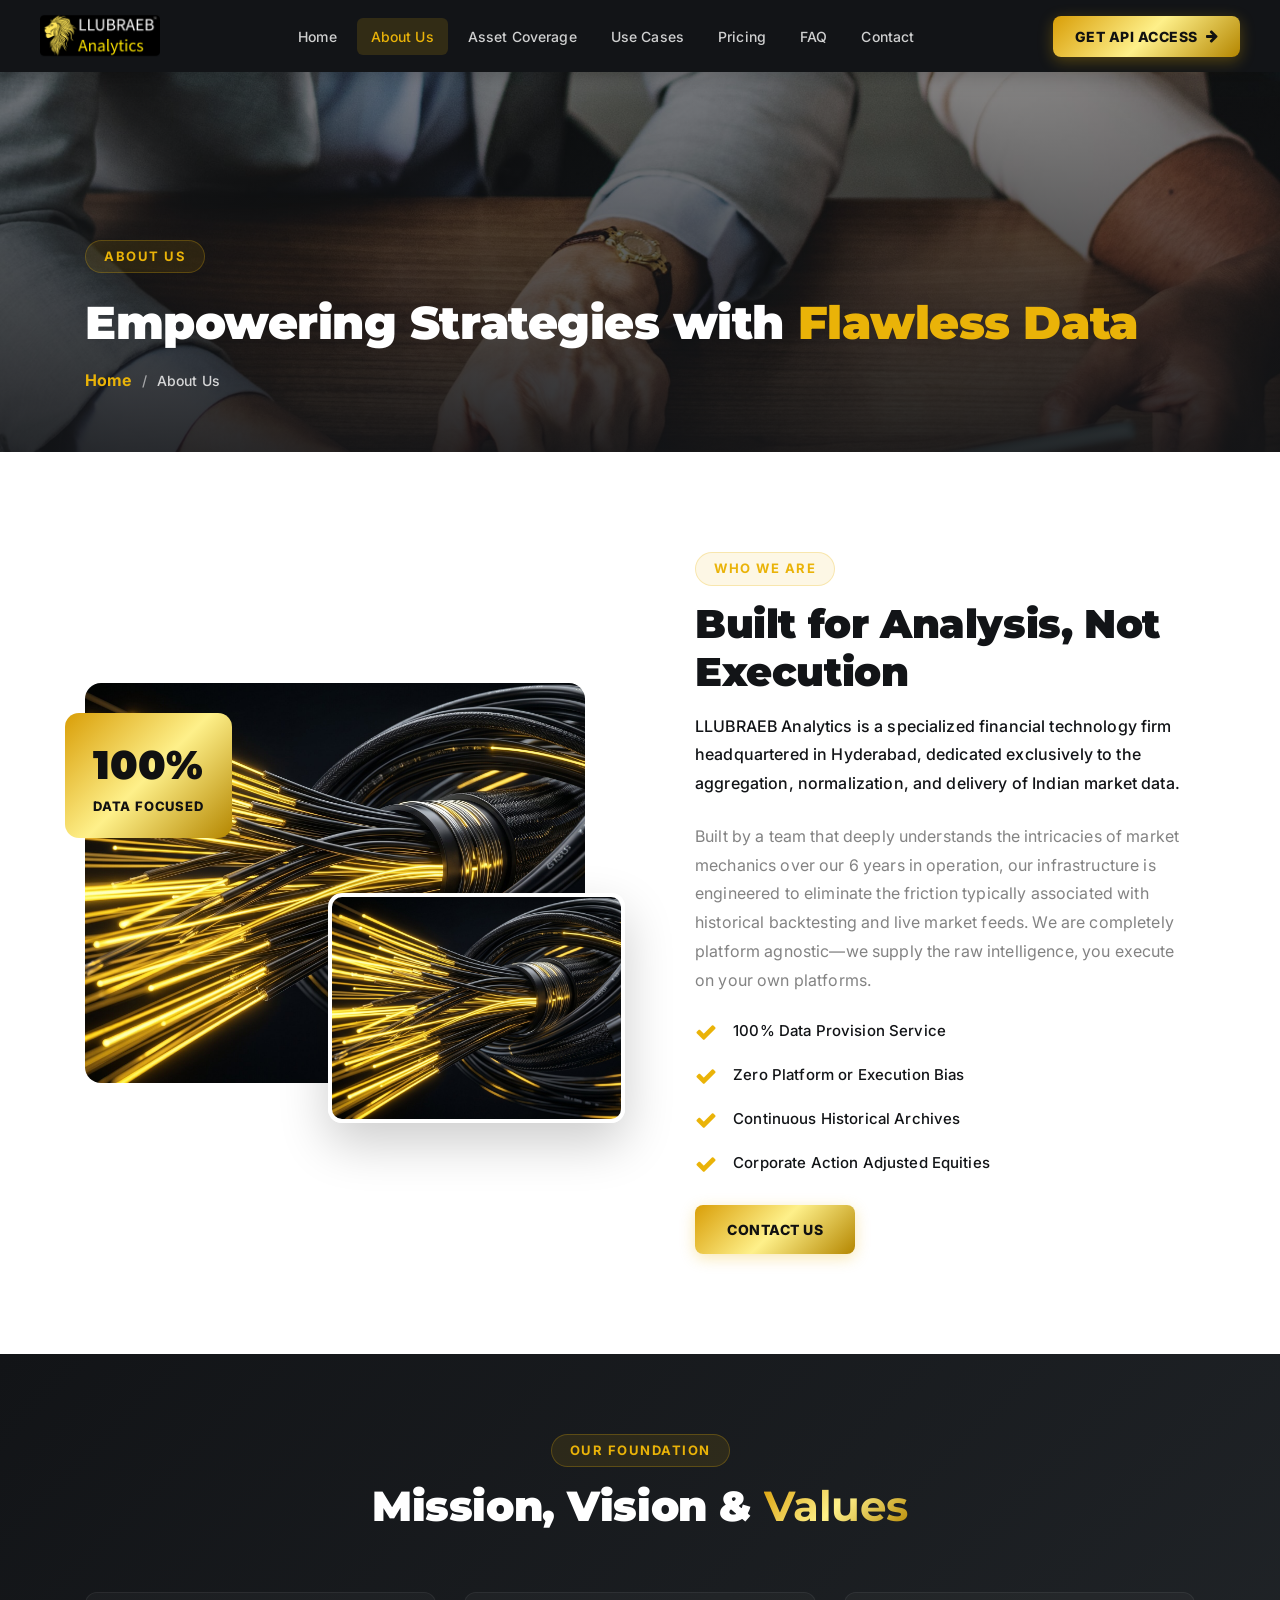
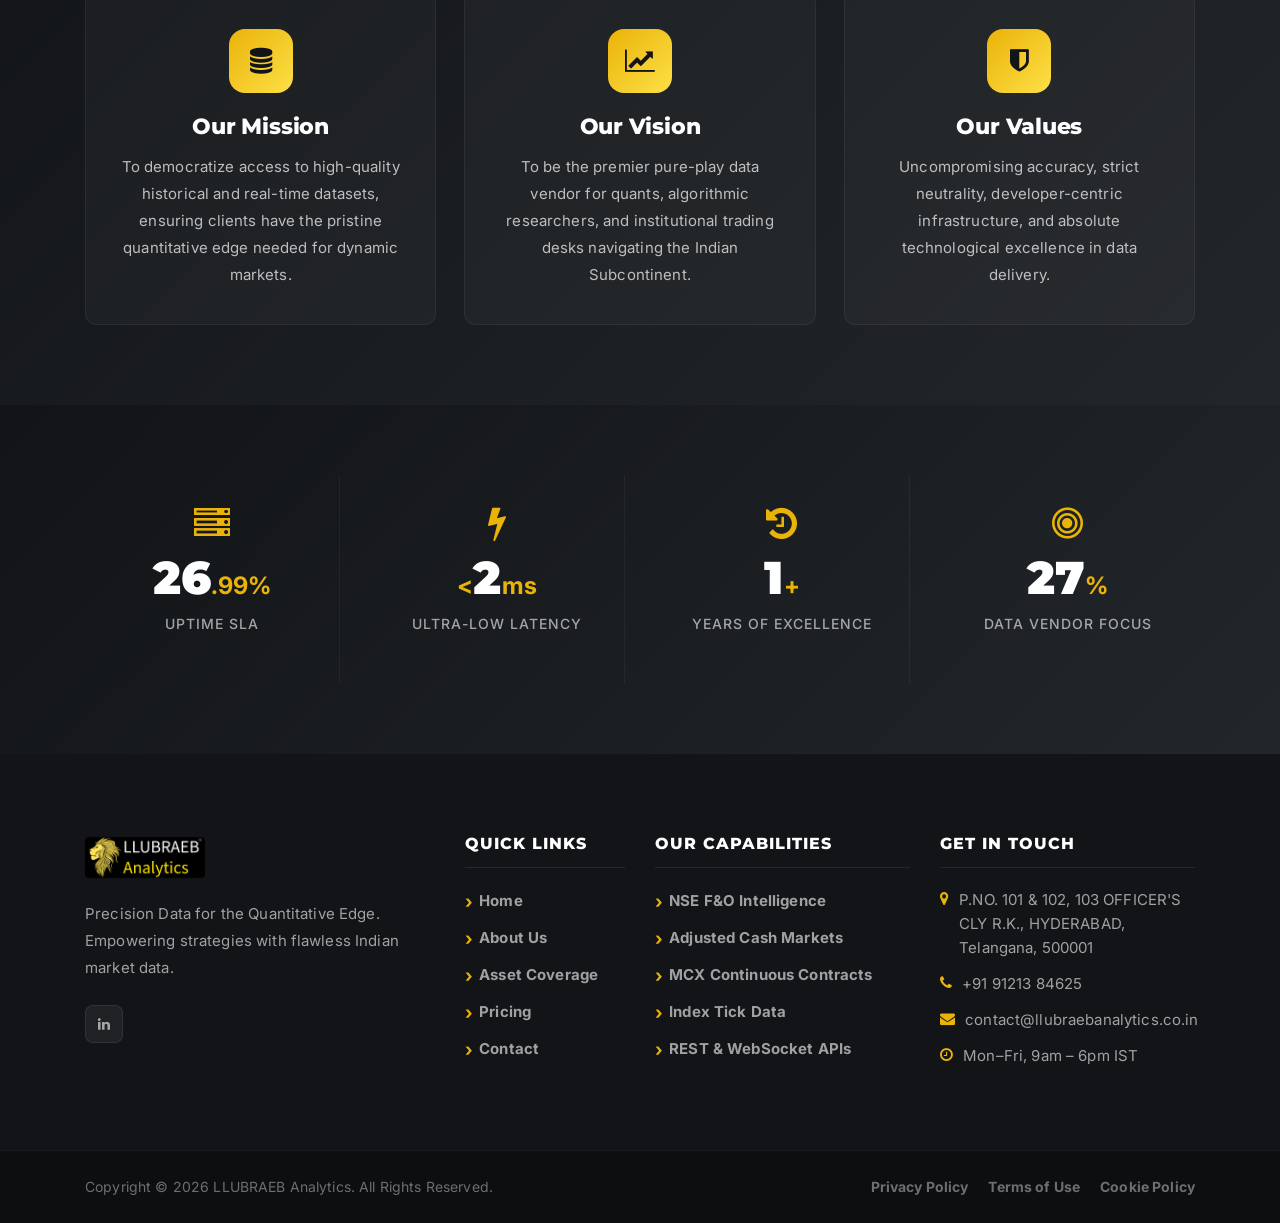
==== commit 6efc954e: "Update about.html" ====
--- a/about.html
+++ b/about.html
@@ -119,28 +119,6 @@
         </div>
     </section>
 
-    <section class="ve-section ve-team-section bg-light">
-        <div class="container">
-            <div class="ve-section-header text-center">
-                <span class="ve-section-tag">Meet the Architect</span>
-                <h2>Our <span>Leadership</span></h2>
-                <p>Driven by a passion for pristine market data and quantitative excellence.</p>
-            </div>
-            <div class="row justify-content-center">
-                <div class="col-12 col-sm-10 col-lg-5 wow fadeInUp" data-wow-delay="100ms">
-                    <div class="ve-team-card text-center" style="padding: 30px; background: #fff; border: 1px solid #eaeaea; border-radius: 8px; box-shadow: 0 4px 15px rgba(0,0,0,0.05);">
-                        <div class="ve-team-img bg-img" style="background-image:url(img/bg-img/15.jpg); width: 200px; height: 200px; border-radius: 50%; margin: 0 auto 25px auto;"></div>
-                        <div class="ve-team-info" style="margin-top: 0;">
-                            <h3 style="color: var(--ve-primary); margin-bottom: 5px;">Poorna Chandra Reddy</h3>
-                            <span style="display: block; font-weight: 600; color: #777; margin-bottom: 20px; font-size: 1.1rem;">Chief Executive Officer</span>
-                            <p style="font-size: 0.95rem; color: #555; line-height: 1.7; margin-bottom: 0;">With extensive experience navigating volatile market cycles, Poorna realized that the biggest barrier to consistent algorithmic success was access to clean, reliable data. He founded LLUBRAEB Analytics with a singular focus: to build the robust, institutional-grade infrastructure that modern quantitative researchers and developers need to succeed.</p>
-                        </div>
-                    </div>
-                </div>
-            </div>
-        </div>
-    </section>
-
     <section class="ve-counter-section">
         <div class="container">
             <div class="ve-counter-grid">
@@ -189,7 +167,7 @@
                     <ul class="ve-footer-contact">
                         <li><i class="fa fa-map-marker"></i> P.NO. 101 & 102, 103 OFFICER'S CLY R.K., HYDERABAD, Telangana, 500001</li>
                         <li><i class="fa fa-phone"></i> +91 91213 84625</li>
-                        <li><i class="fa fa-envelope"></i> contact@llubraebacademy.co.in</li>
+                        <li><i class="fa fa-envelope"></i> contact@llubraebanalytics.co.in</li>
                         <li><i class="fa fa-clock-o"></i> Mon–Fri, 9am – 6pm IST</li>
                     </ul>
                 </div>
@@ -215,4 +193,4 @@
     <script src="js/active.js"></script>
     <script src="js/vaultedge.js"></script>
 </body>
-</html>+</html>
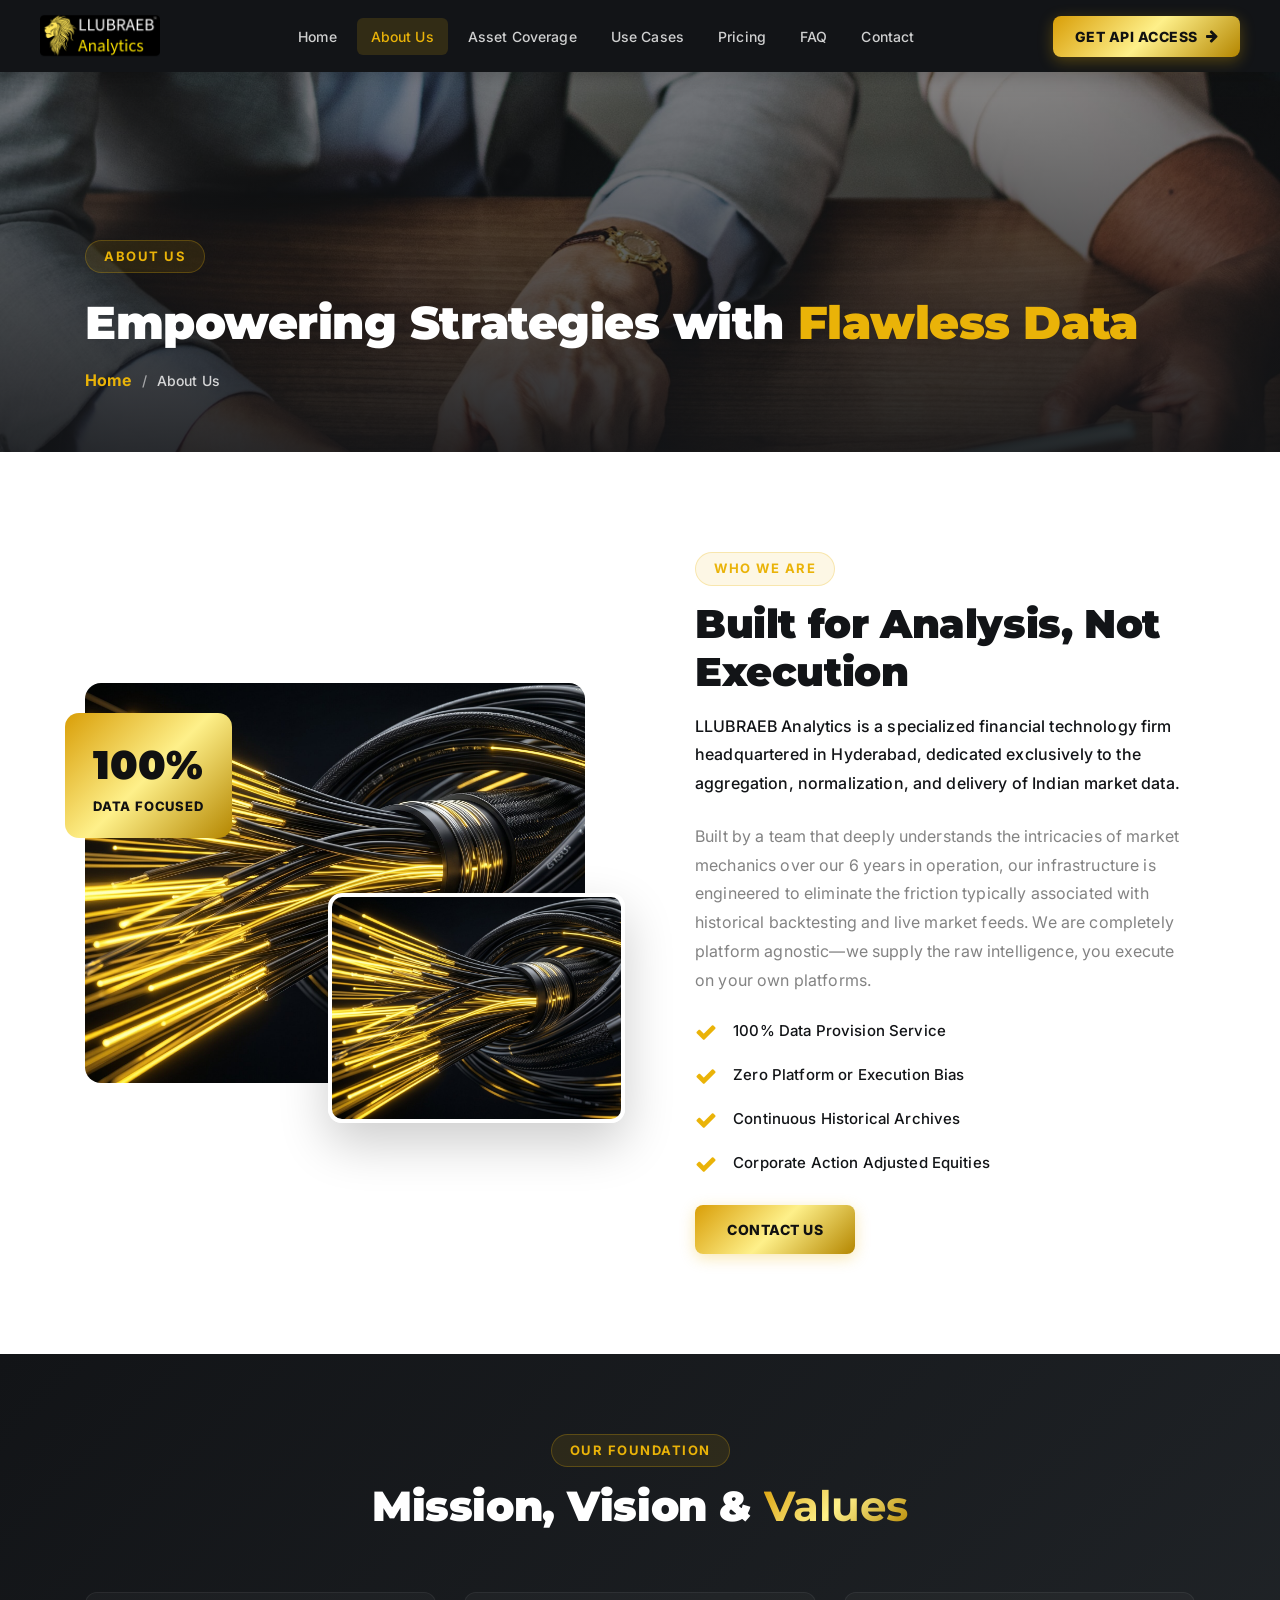
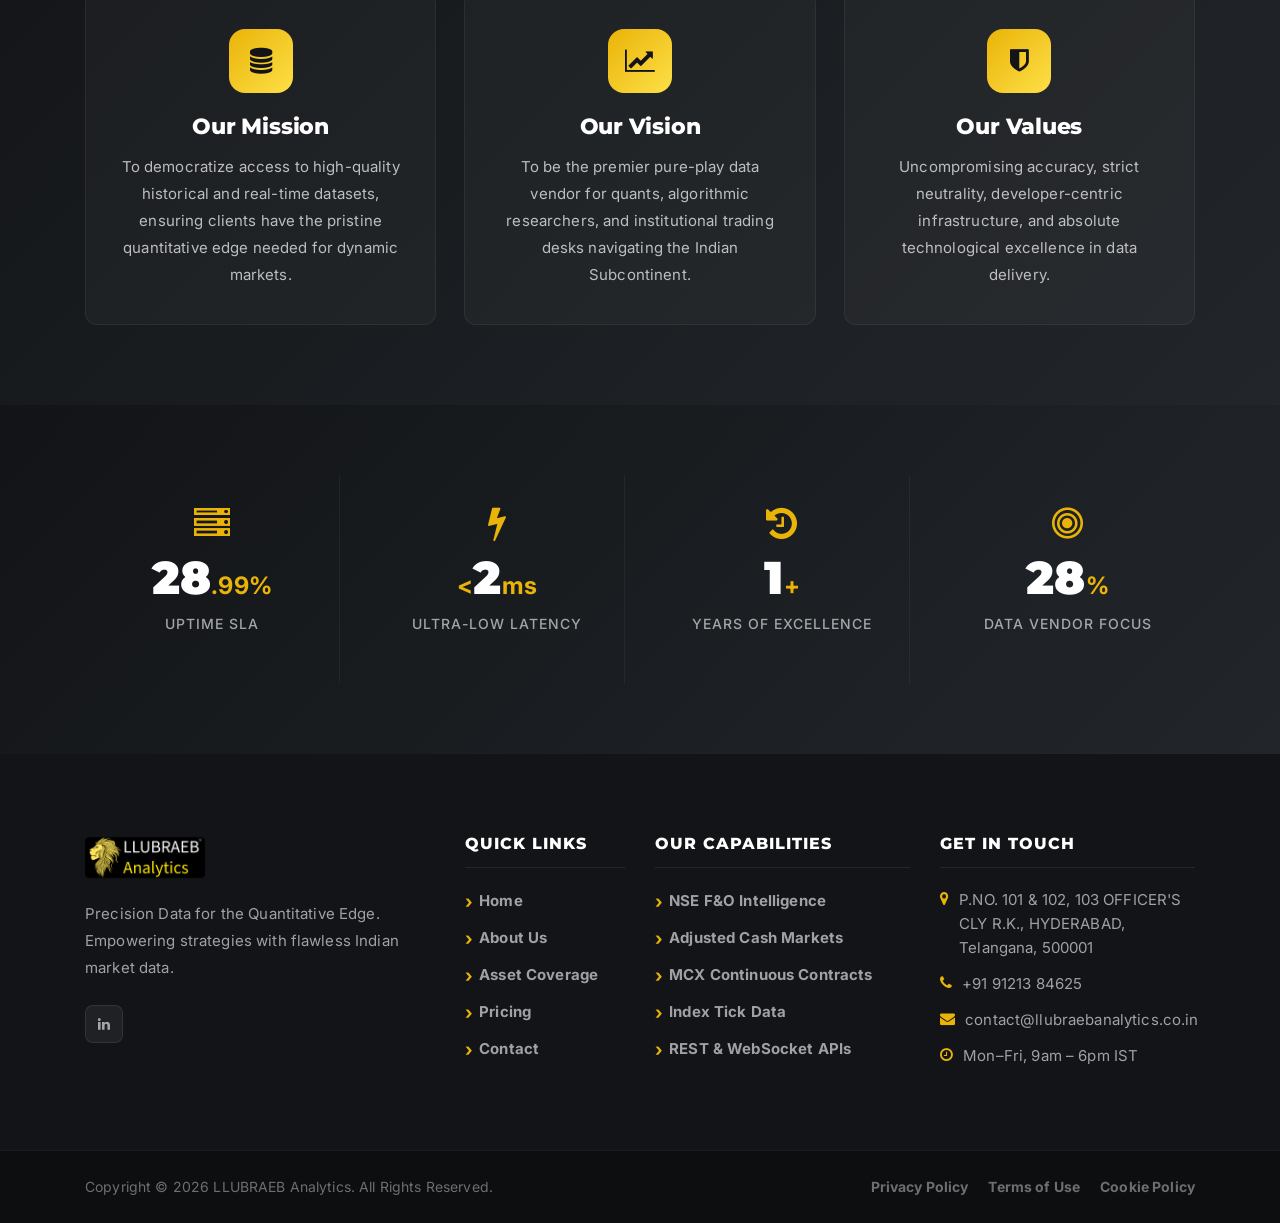
==== commit 6c12dfd0: "Update about.html" ====
--- a/about.html
+++ b/about.html
@@ -2,6 +2,7 @@
 <html lang="en">
 <head>
     <meta charset="UTF-8">
+    <meta http-equiv="Content-Security-Policy" content="upgrade-insecure-requests">
     <meta name="description" content="Learn about LLUBRAEB Analytics — our infrastructure, mission, and commitment to pristine market data.">
     <meta http-equiv="X-UA-Compatible" content="IE=edge">
     <meta name="viewport" content="width=device-width, initial-scale=1, shrink-to-fit=no">
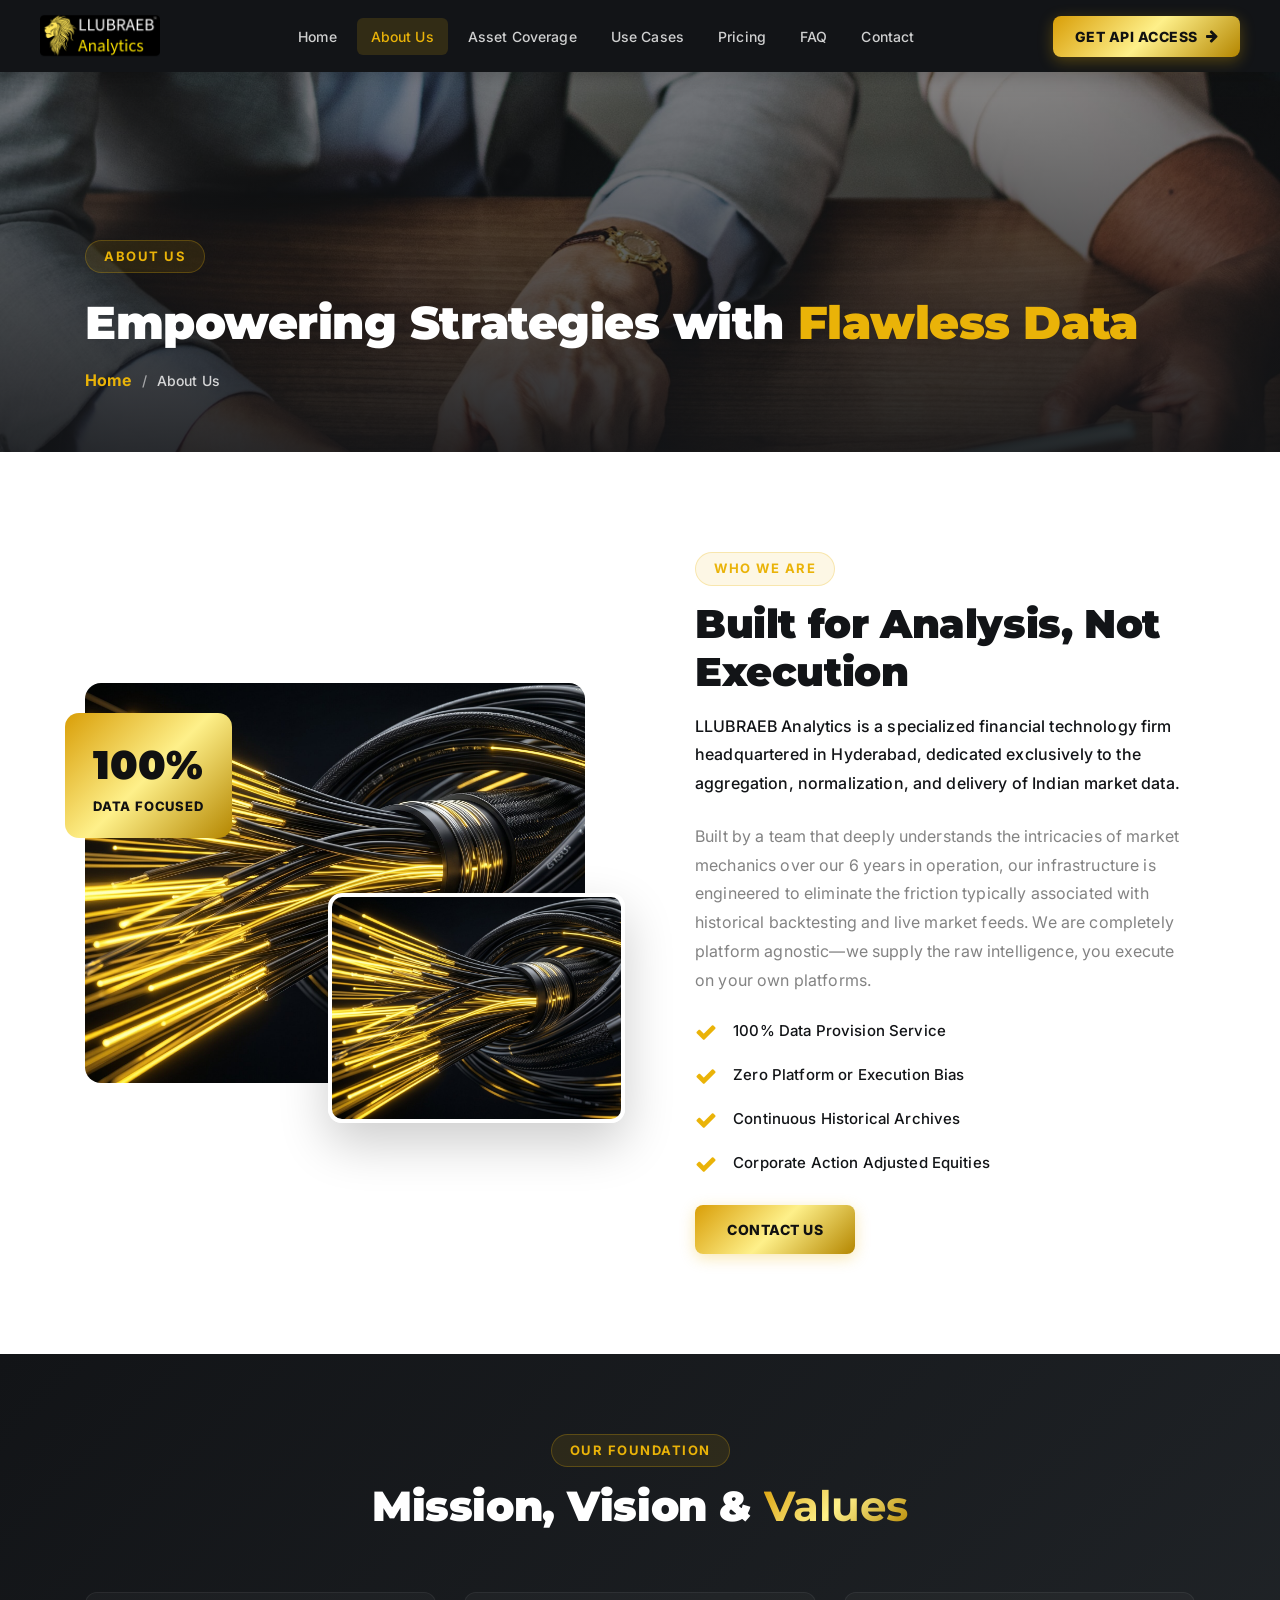
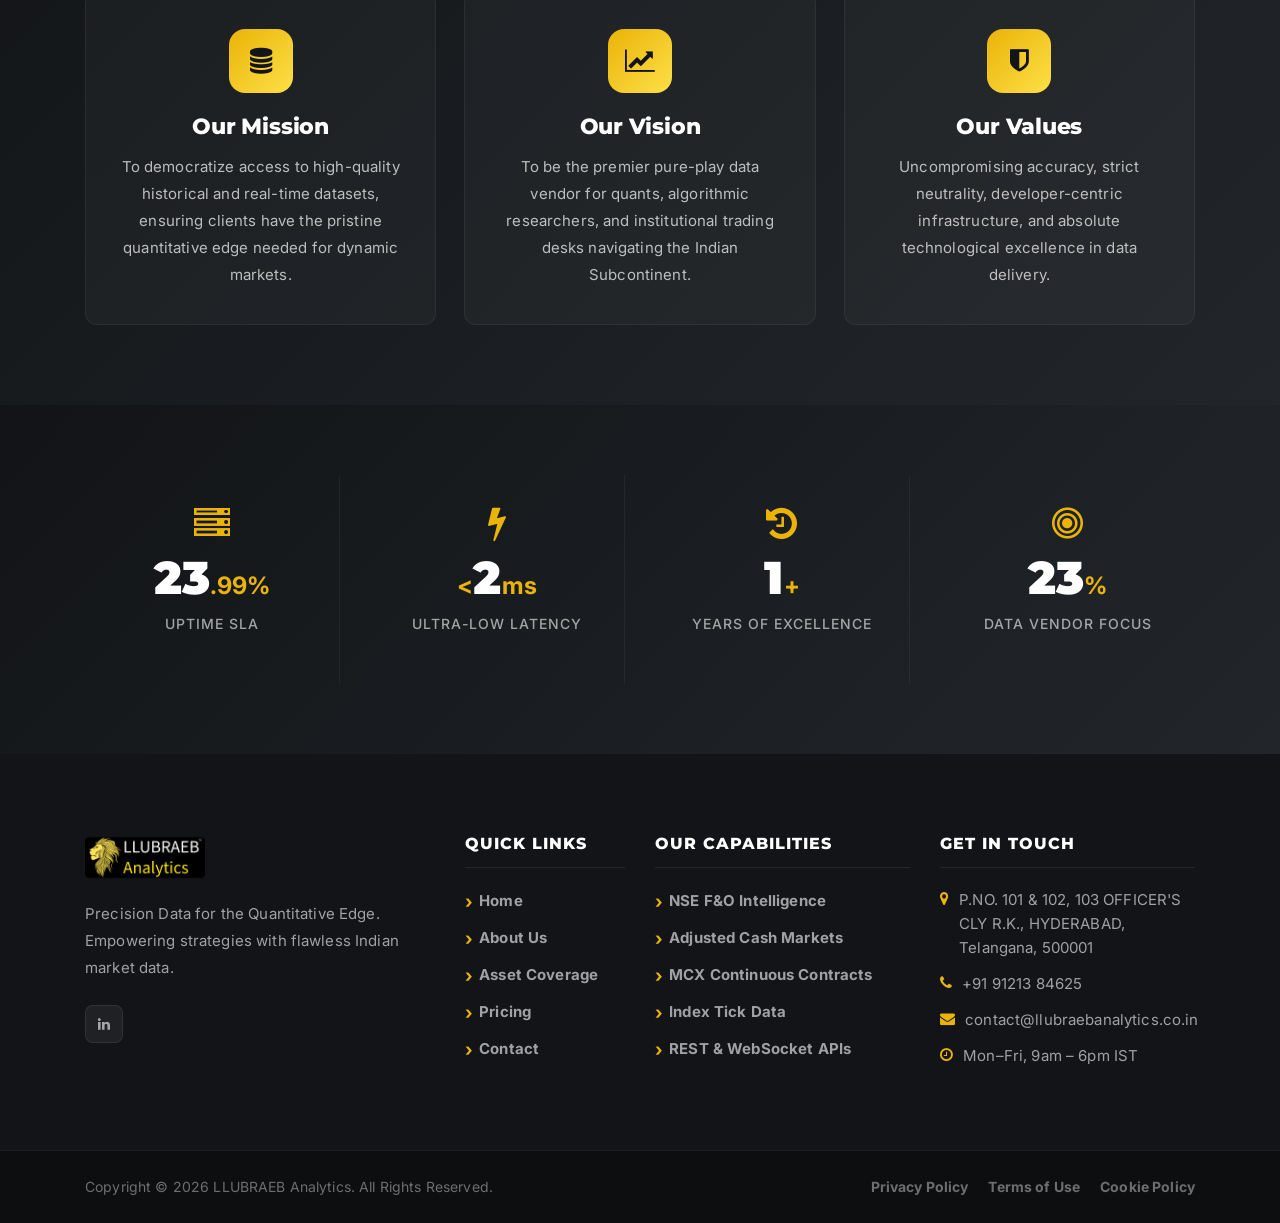
==== commit eaab38a0: "Update about.html" ====
--- a/about.html
+++ b/about.html
@@ -2,7 +2,6 @@
 <html lang="en">
 <head>
     <meta charset="UTF-8">
-    <meta http-equiv="Content-Security-Policy" content="upgrade-insecure-requests">
     <meta name="description" content="Learn about LLUBRAEB Analytics — our infrastructure, mission, and commitment to pristine market data.">
     <meta http-equiv="X-UA-Compatible" content="IE=edge">
     <meta name="viewport" content="width=device-width, initial-scale=1, shrink-to-fit=no">
